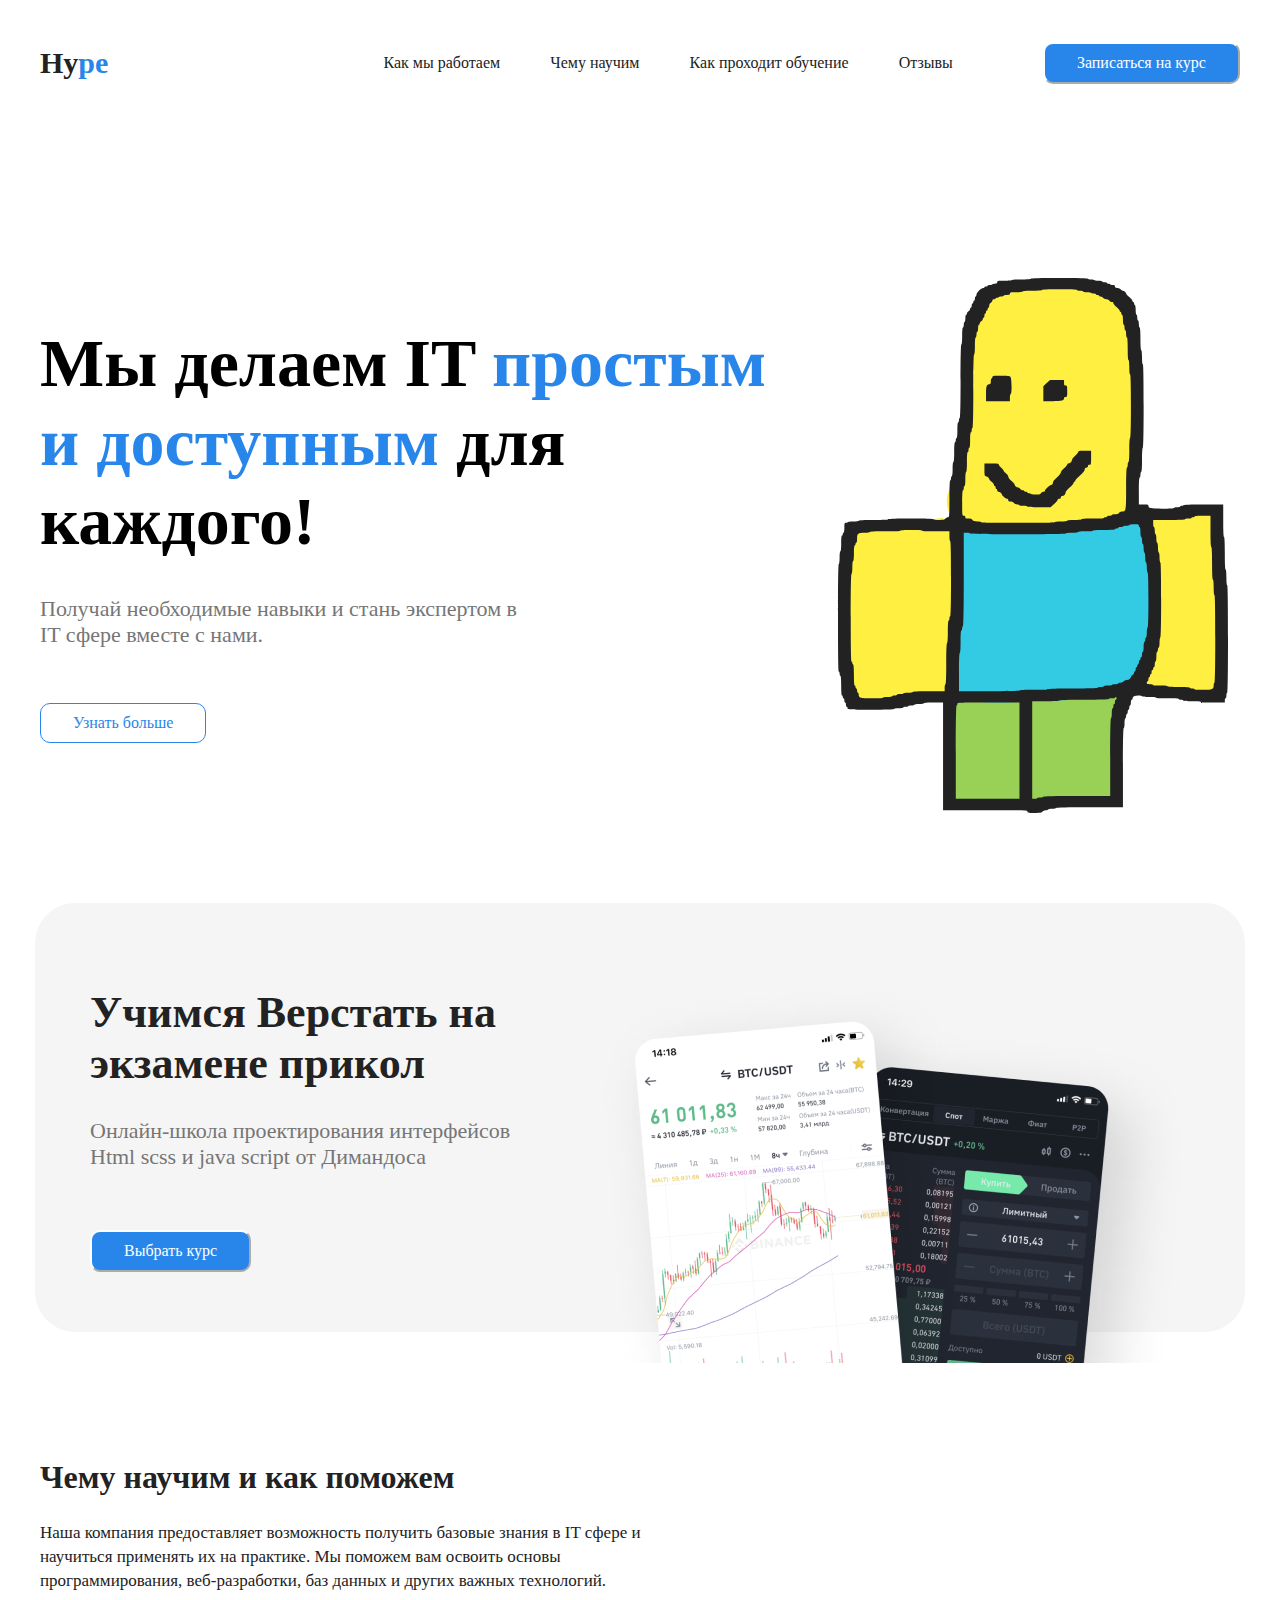
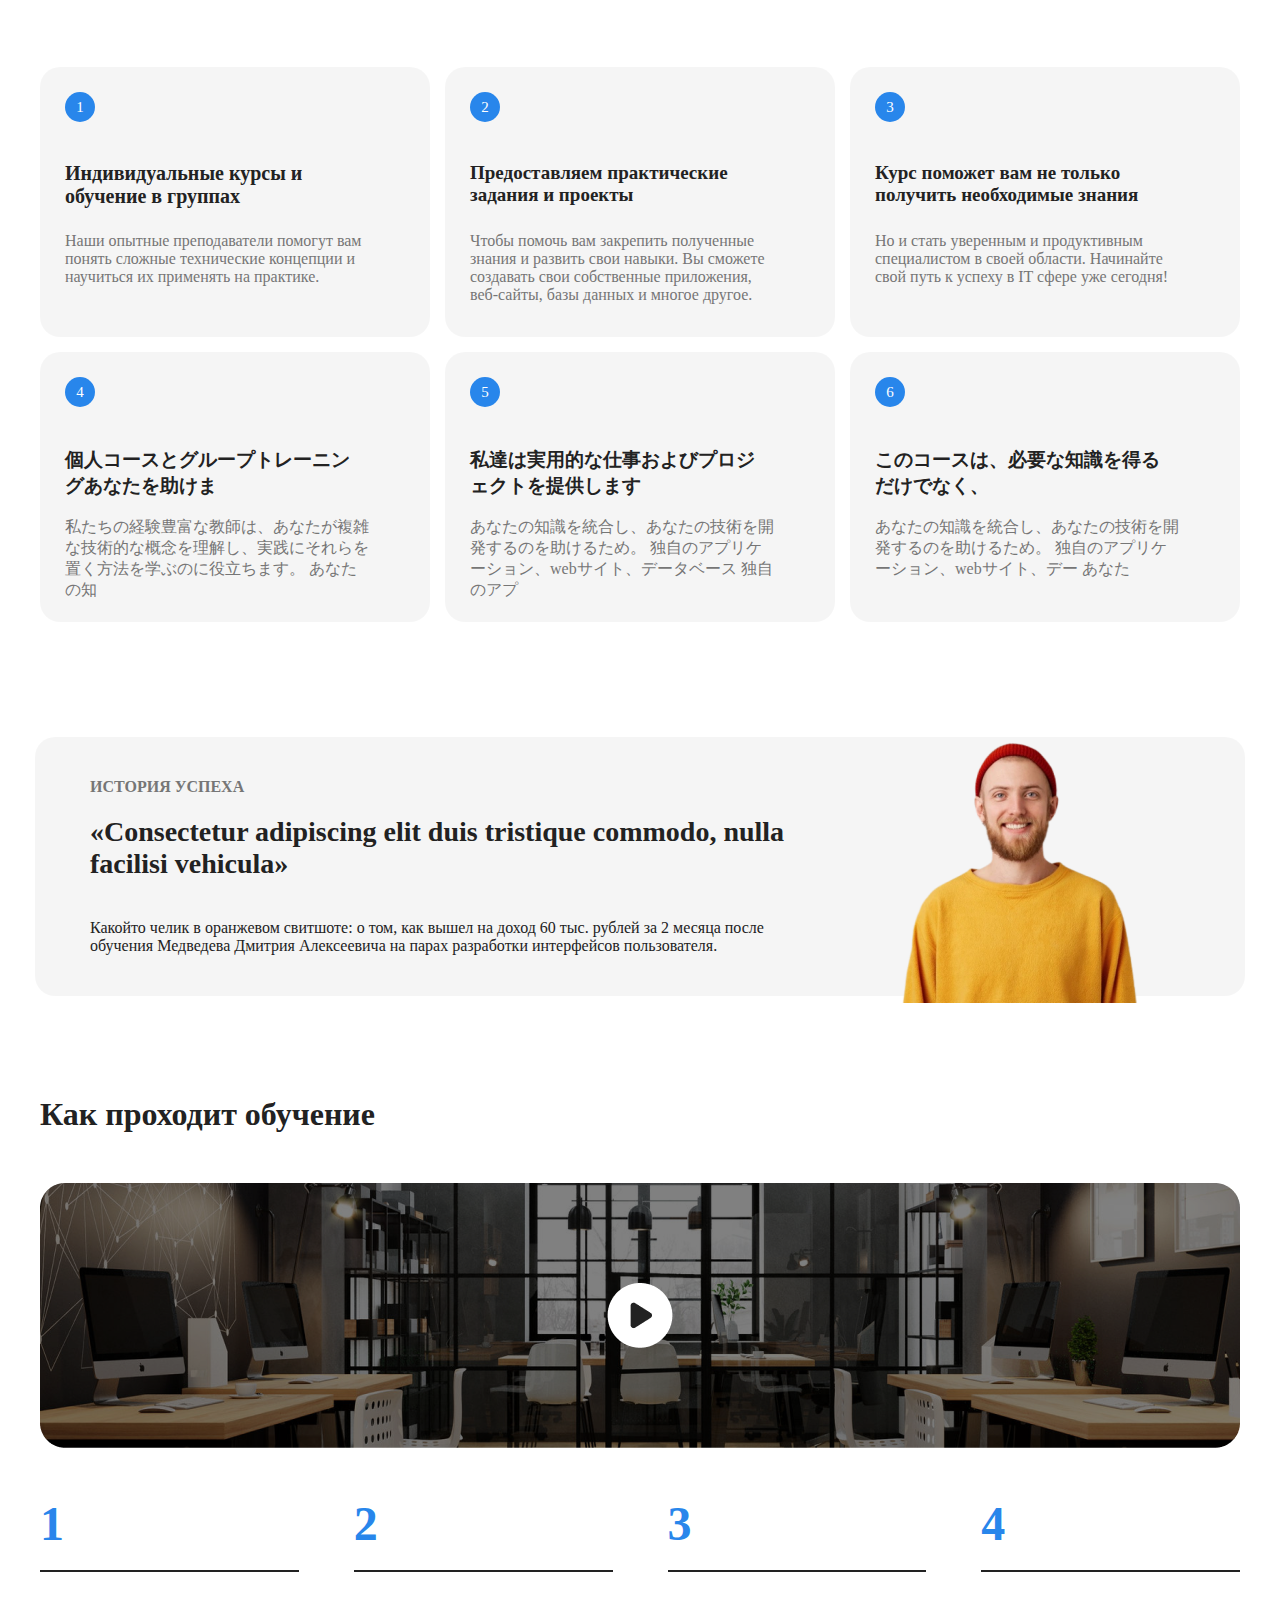
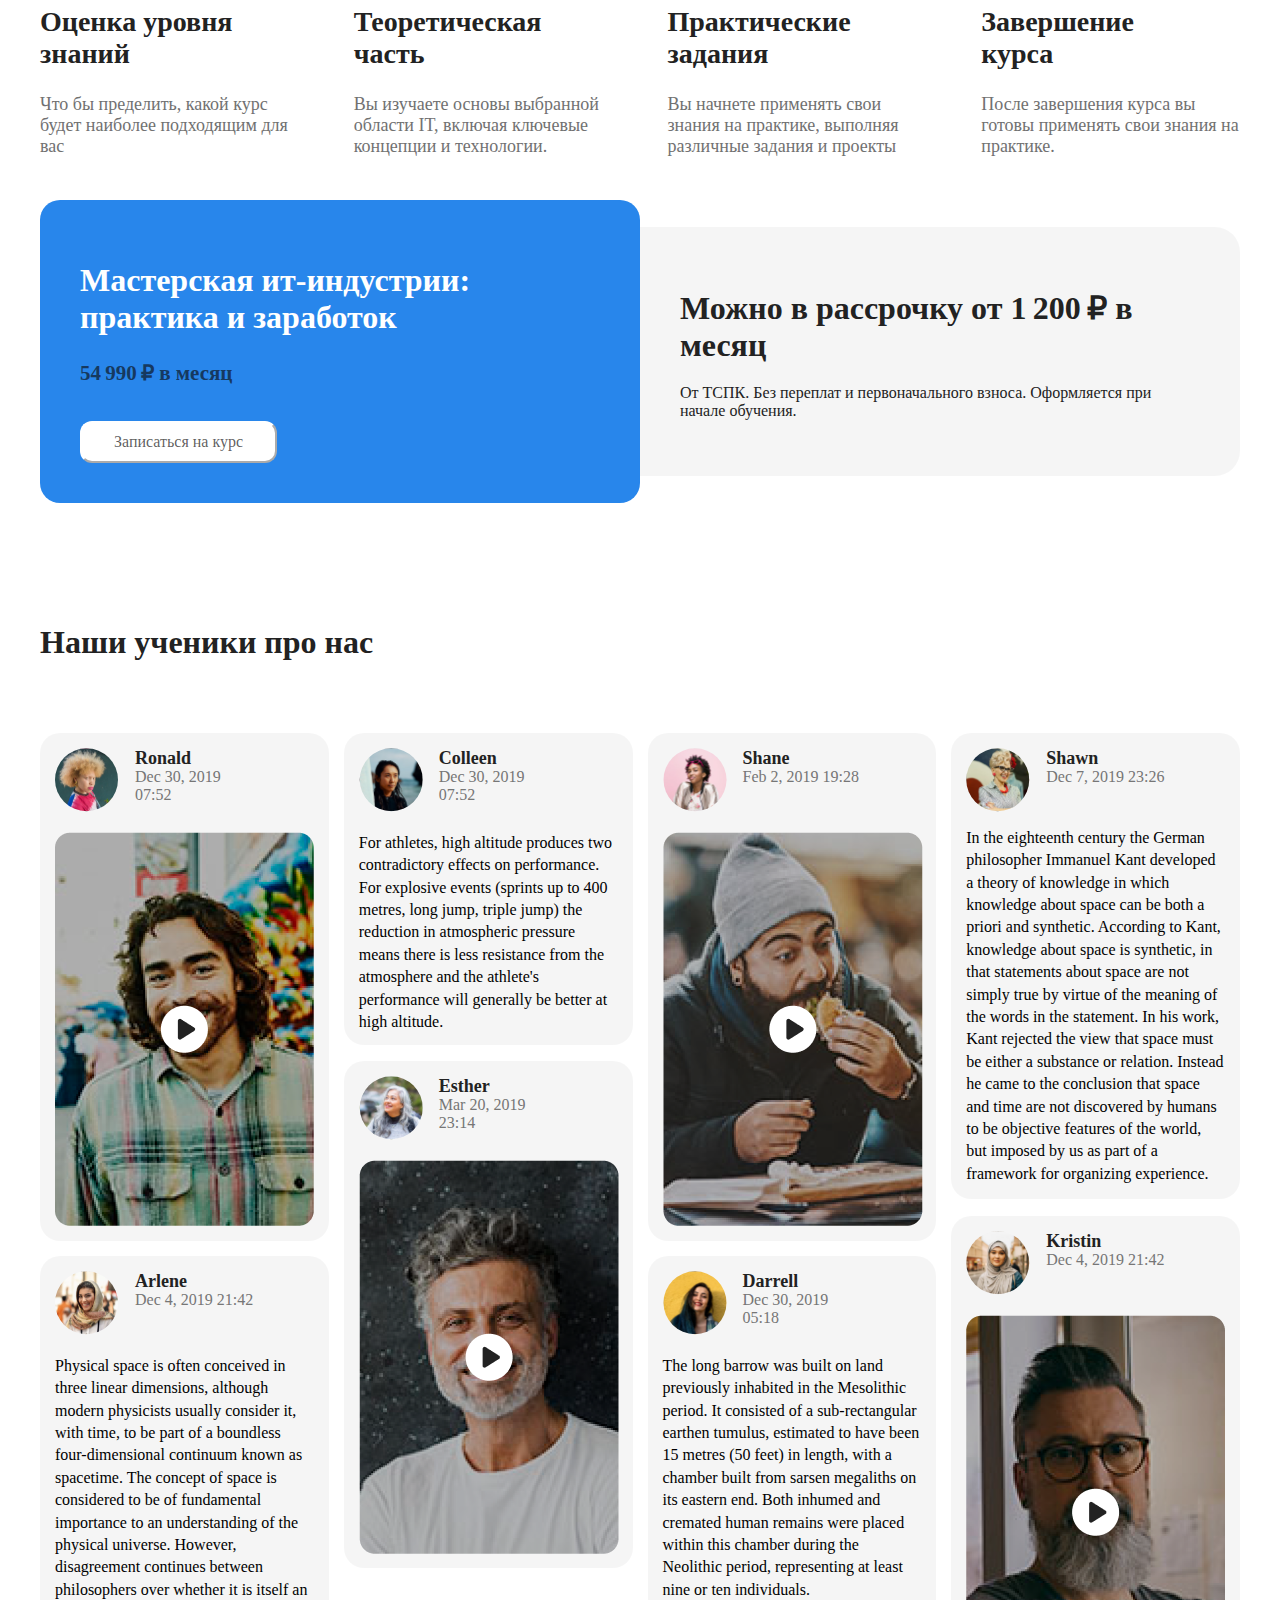
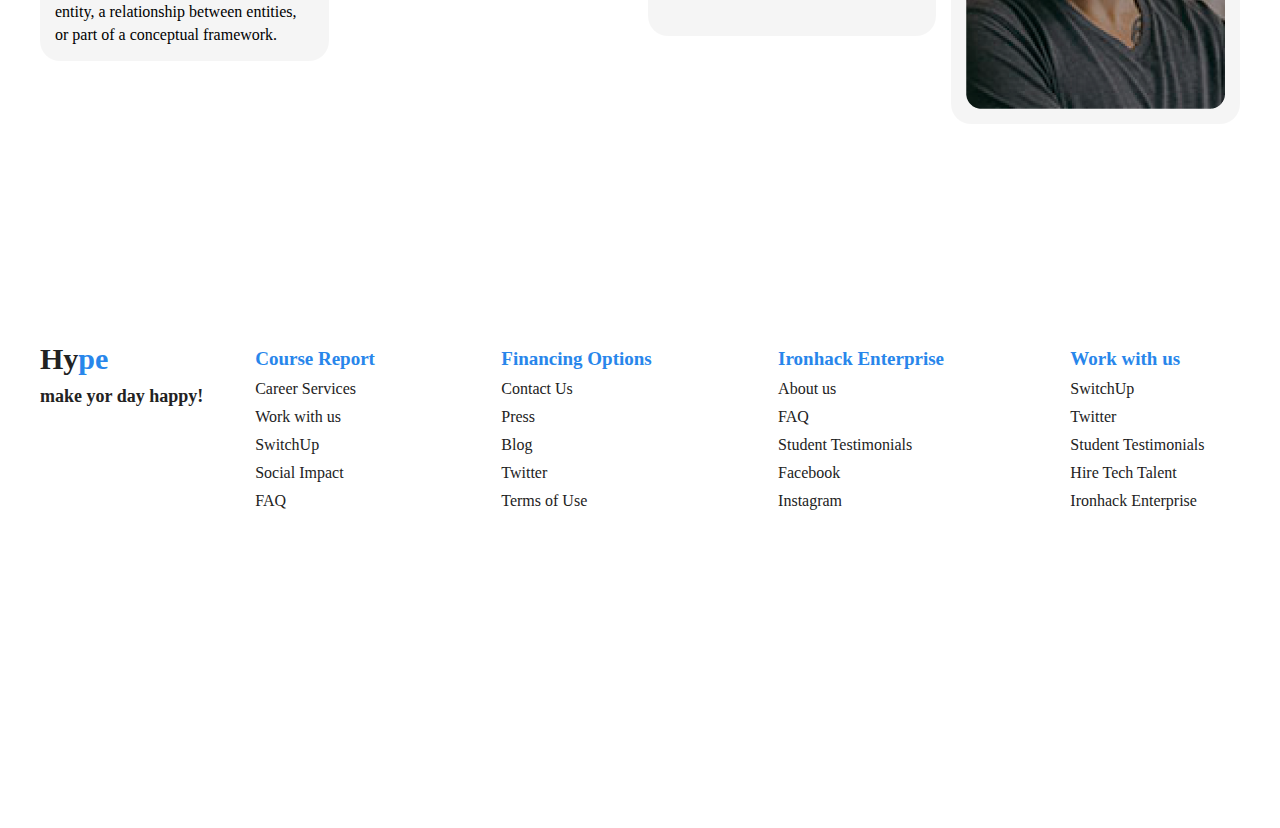
==== index.html @ a144e520 "Update and rename try2.html to index.html" ====
<!DOCTYPE html>
<html lang="en">
<head>
    <meta charset="UTF-8">
    <meta name="viewport" content="width=device-width, initial-scale=1.0">
    <title>Document</title>
    <link href="/try2.css" rel="stylesheet">
    <link href="https://fonts.cdnfonts.com/css/sf-pro-display" rel="stylesheet">
</head>
<body>
    <header class="container">
        <div class="nav-div">
            <h1 class="nav-div-h1">Hy<span class="h1-pe">pe</span></h1>
            <a href="#">Как мы работаем</a>
            <a href="#">Чему научим</a>
            <a href="#">Как проходит обучение</a>
            <a href="#">Отзывы</a>
            <button>Записаться на курс</button>
        </div>

    </header>
    <section class="div-img container">
        <div class="div-img-content">
            <h1 class="h1-div-img">Мы делаем IT <span class="blue-h1">простым и доступным</span> для каждого!</h1>
            <h3 class="h3-div-img">Получай необходимые навыки и стань экспертом в IT сфере вместе с нами.</h3>
            
            <button class="button-div-img">Узнать больше</button>
            <img src="/img/Frame 20534.svg" class="vector">
            
            
        </div>
        
    </section>
    <div class="learning container">
        <h1 class="learning-h1">Учимся Верстать на экзамене прикол</h1>
        <h3 class="learning-h3">Онлайн-школа проектирования интерфейсов Html scss и java script от Димандоса</h3>
        <button class="learning-button">Выбрать курс</button>
        <img src="/img/image 1.png" class="learning-img">
    </div>
    <div class="notes container">
        <h2 class="h2-notes">Чему научим и как поможем</h2>
        <p class="p-notes">Наша компания предоставляет возможность получить базовые знания в IT сфере и научиться применять их на практике. Мы поможем вам освоить основы программирования, веб-разработки, баз данных и других важных технологий.</p>
        <div class="grider container">
            <div class="note-1">
                <p class="number-note-1">1</p>
                <h3 class="h3-note-1">Индивидуальные курсы и обучение в группах</h3>
                <p class="p-note-1">Наши опытные преподаватели помогут вам понять сложные технические концепции и научиться их применять на практике.</p>
            </div>
            <div class="note-2">
                <p class="number-note-2">2</p>
                <h3 class="h3-note-2">Предоставляем практические задания и проекты</h3>
                <p class="p-note-2">Чтобы помочь вам закрепить полученные знания и развить свои навыки. Вы сможете создавать свои собственные приложения, веб-сайты, базы данных и многое другое.</p>
            </div>
            <div class="note-3">
                <p class="number-note-3">3</p>
                <h3 class="h3-note-3">Курс поможет вам не только получить необходимые знания</h3>
                <p class="p-note-3">Но и стать уверенным и продуктивным специалистом в своей области. Начинайте свой путь к успеху в IT сфере
                    уже сегодня!</p>
            </div>
            <div class="note-4">
                <p class="number-note-4">4</p>
                <h3 class="h3-note-4">個人コースとグループトレーニングあなたを助けま</h3>
                <p class="p-note-4">私たちの経験豊富な教師は、あなたが複雑な技術的な概念を理解し、実践にそれらを置く方法を学ぶのに役立ちます。
                    あなたの知</p>

            </div>
            <div class="note-5">
                <p class="number-note-5">5</p>
                <h3 class="h3-note-5">私達は実用的な仕事およびプロジェクトを提供します</h3>
                <p class="p-note-5">あなたの知識を統合し、あなたの技術を開発するのを助けるため。 独自のアプリケーション、webサイト、データベース
                    独自のアプ</p>
            </div>
            <div class="note-6">
                <p class="number-note-6">6</p>
                <h3 class="h3-note-6">このコースは、必要な知識を得るだけでなく、</h3>
                <p class="p-note-6">あなたの知識を統合し、あなたの技術を開発するのを助けるため。 独自のアプリケーション、webサイト、デー
                    あなた</p>
            </div>
            
            
        </div>
    </div>
    <div class="review container">
        <h4 class="h4-review">ИСТОРИЯ УСПЕХА</h4>
        <h2 class="h2-review">«Сonsectetur adipiscing elit duis tristique commodo, nulla facilisi vehicula»</h2>
        <p class="p-review">Какойто челик в оранжевом свитшоте: о том, как вышел на доход 60 тыс. рублей за 2 месяца после обучения Медведева Дмитрия Алексеевича на парах разработки интерфейсов пользователя.</p>
        <img class="img-review" src="/img/image 2.png">
    </div>
    <div class="notes2 container">
        <h2 class="h2-notes2">Как проходит обучение</h2>
        <img class="img-notes2" src="/img/Frame 20493.png">
        <div class="notes2 grider2">
            <div class="notes2-1">
                <p class="number-notes2-1">1</p>
                <div class="number-notes2-line"></div>
                <h2 class="notes2-1-h2">Оценка уровня знаний</h2>
                <p class="notes2-1-p">Что бы пределить, какой курс будет наиболее подходящим для вас</p>
            </div>
            <div class="notes2-2">
                <p class="number-notes2-2">2</p>
                <div class="number-notes2-line"></div>
                <h2 class="notes2-2-h2">Теоретическая часть</h2>
                <p class="notes2-2-p">Вы изучаете основы выбранной области IT, включая ключевые концепции и технологии.</p>
            </div>
            <div class="notes2-3">
                <p class="number-notes2-3">3</p>
                <div class="number-notes2-line"></div>
                <h2 class="notes2-3-h2">Практические задания</h2>
                <p class="notes2-3-p">Вы начнете применять свои знания на практике, выполняя различные задания и проекты</p>
            </div>
            <div class="notes2-4">
                <p class="number-notes2-4">4</p>
                <div class="number-notes2-line"></div>
                <h2 class="notes2-4-h2">Завершение курса</h2>
                <p class="notes2-4-p">После завершения курса вы готовы применять свои знания на практике.</p>
            </div>

        </div>
    </div>
    <div class="price-div container">
        <div class="fullprice-month">
            <h1 class="h1-fullprice">Мастерская ит-индустрии: практика и заработок</h1>
            <h3 class="h3-fullprice">54 990 ₽ в месяц</h3>
            <button class="btn-fullprice">Записаться на курс</button>
        </div>
        <div class="installment-div">
            <h1 class="h1-price-installment">Можно в рассрочку от 1 200 ₽ в месяц</h1>
            <p class="p-price-installment">От ТСПК. Без переплат и первоначального взноса. Оформляется при начале обучения.</p>
        </div>

    </div>
    <div class="comments-videos container">
        <h1 class="h1-comments-videos">Наши ученики про нас</h1>
        <div class="comments grider3">
            <div class="comment1">
                <img src="/img/Ellipse 4.svg">
                <p class="name1">Ronald</p>
                <p class="date1">Dec 30, 2019 07:52</p>
                <img src="/img/Frame 20549 (1).png">
            </div>
            <div class="comment2">
                <img src="/img/Ellipse 4 (1).svg">
                <p class="name2">Colleen</p>
                <p class="date2">Dec 30, 2019 07:52</p>
                <p class="commented2">For athletes, high altitude produces two contradictory effects on performance. For explosive events (sprints up to 400 metres, long jump, triple jump) the reduction in atmospheric pressure means there is less resistance from the atmosphere and the athlete's performance will generally be better at high altitude.</p>
            </div>
            <div class="comment3">
                <img src="/img/Ellipse 4 (2).svg">
                <p class="name3">Shane</p>
                <p class="date3">Feb 2, 2019 19:28</p>
                <img src="/img/Frame 20549.png">
            </div>
            <div class="comment4">
                <img src="/img/Ellipse 4 (3).svg">
                <p class="name4">Shawn</p>
                <p class="date4">Dec 7, 2019 23:26</p>
                <p class="commented4">In the eighteenth century the German philosopher Immanuel Kant developed a theory of knowledge in which knowledge about space can be both a priori and synthetic. According to Kant, knowledge about space is synthetic, in that statements about space are not simply true by virtue of the meaning of the words in the statement. In his work, Kant rejected the view that space must be either a substance or relation. Instead he came to the conclusion that space and time are not discovered by humans to be objective features of the world, but imposed by us as part of a framework for organizing experience.</p>
            </div>
            <div class="comment5">
                <img src="/img/Ellipse 4 (7).svg">
                <p class="name5">Arlene</p>
                <p class="date5">Dec 4, 2019 21:42</p>
                <p class="commented5">Physical space is often conceived in three linear dimensions, although modern physicists usually consider it, with time, to be part of a boundless four-dimensional continuum known as spacetime. The concept of space is considered to be of fundamental importance to an understanding of the physical universe. However, disagreement continues between philosophers over whether it is itself an entity, a relationship between entities, or part of a conceptual framework.</p>
            </div>
            <div class="comment6">
                <img src="/img/Ellipse 4 (4).svg">
                <p class="name6">Esther</p>
                <p class="date6">Mar 20, 2019 23:14</p>
                <img src="/img/Frame 20549 (2).png">
            </div>
            <div class="comment7">
                <img src="/img/Ellipse 4 (5).svg">
                <p class="name7">Darrell</p>
                <p class="date7">Dec 30, 2019 05:18</p>
                <p class="commented7">The long barrow was built on land previously inhabited in the Mesolithic period. It consisted of a sub-rectangular earthen tumulus, estimated to have been 15 metres (50 feet) in length, with a chamber built from sarsen megaliths on its eastern end. Both inhumed and cremated human remains were placed within this chamber during the Neolithic period, representing at least nine or ten individuals.</p>
            </div>
            <div class="comment8">
                <img src="/img/Ellipse 4 (6).svg">
                <p class="name8">Kristin</p>
                <p class="date8">Dec 4, 2019 21:42</p>
                <img src="/img/Frame 20549 (3).png">
            </div>
        </div>
    </div>
    <footer>
        <div class="footer container">
            <div class="footer-logo">
                <h1 class="h1-logo-footer">Hy<span class="h1-logo-footer-color">pe</span></h1>                               
                <p class="p-logo-footer">make yor day happy!</p>           
            </div>       
            <div class="footer-nav container">
                <div class="nav1">
                    <h3 class="h3-nav1">Course Report</h3>
                    <a class="a-nav1" href="#">Career Services</a>
                    <a class="a-nav1" href="#">Work with us</a>
                    <a class="a-nav1" href="#">SwitchUp</a>
                    <a class="a-nav1" href="#">Social Impact</a>
                    <a class="a-nav1" href="#">FAQ</a>
                </div>
                <div class="nav2">
                    <h3 class="h3-nav2">Financing Options</h3>
                    <a class="a-nav2" href="#">Contact Us</a>
                    <a class="a-nav2" href="#">Press</a>
                    <a class="a-nav2" href="#">Blog</a>
                    <a class="a-nav2" href="#">Twitter</a>
                    <a class="a-nav2" href="#">Terms of Use</a>
                </div>
                <div class="nav3">
                    <h3 class="h3-nav3">Ironhack Enterprise</h3>
                    <a class="a-nav3" href="#">About us</a>
                    <a class="a-nav3" href="#">FAQ</a>
                    <a class="a-nav3" href="#">Student Testimonials</a>
                    <a class="a-nav3" href="#">Facebook</a>
                    <a class="a-nav3" href="#">Instagram</a>
                </div>
                <div class="nav4">
                    <h3 class="h3-nav4">Work with us</h3>
                    <a class="a-nav4" href="#">SwitchUp</a>
                    <a class="a-nav4" href="#">Twitter</a>
                    <a class="a-nav4" href="#">Student Testimonials</a>
                    <a class="a-nav4" href="#">Hire Tech Talent</a>
                    <a class="a-nav4" href="#">Ironhack Enterprise</a>
                </div>
            </div>
        </div>
    </footer>
    
</body>
</html>
---- try2.css ----
.container{
    width: 1200px;
    margin: 0 auto;
    margin-bottom: 100px;
}
.nav-div h1{
    font-family: SF Pro Display;
font-size: 30px;
font-style: normal;
font-weight: 700;
color: #222222;
}
/* .nav-div-h1{
    display: flex;
width: 202px;
flex-direction: column;
justify-content: center;
align-items: flex-start;
gap: 10px;
} */
.h1-pe{
    color: #2886EB;
}
.nav-div{
    display: flex;
height: 110px;
justify-content: space-between;
align-items: center;
align-self: stretch;
}
.nav-div a{
    font-family: SF Pro Display;
font-size: 16px;
font-style: normal;
font-weight: 400;
text-decoration: none;
color: #222222;
}
/* .nav-div a::after{
    content: '';
    position: absolute;
    width: 100%;
    left:0px;
    bottom: -6px;
    height: 3px;
    border-radius: 5px;
    background-color: #2886EB;
    transform: scaleX(0);
    transform-origin: left;
    transition: 0.5s;
}
.nav-div a:hover:after{
    transform: scaleX(1);
} */
.nav-div-h1{
    margin-right: 225px;
}
.nav-div button{
    font-family: SF Pro Display;
font-size: 16px;
font-style: normal;
font-weight: 400;
border-radius: 10px;
background:  #2886EB;
color: #fff;
padding: 10px 32px;
border-color: #fff;
align-items: center;
display: flex;
justify-content: center;
gap: 10px;
flex-direction: column;
cursor: pointer;
margin-left: 40px;
}
.h1-div-img{
    font-family: 'SF Pro Display';
    font-size: 68px;
    font-style: normal;
    font-weight: 600;
    width: 752px;
    margin-bottom: 0;
}
.blue-h1{
    color: #2886EB;
}
.h3-div-img{
    font-family: SF Pro Display;
font-size: 22px;
font-style: normal;
font-weight: 400;
width: 487px;
color: #767676;
margin-top: 35px;
margin-bottom: 0;
}
.button-div-img{
    font-family: SF Pro Display;
font-size: 16px;
font-style: normal;
font-weight: 400;
padding: 10px 32px;
flex-direction: column;
justify-content: center;
align-items: center;
border-radius: 10px;
border: 1.5px solid #2886EB;
background-color: #fff;
color: #2886EB;
margin-top: 55px;
cursor: pointer;
}

/* .div-img{
    display: flex;
align-items: center;
align-self: stretch;
flex-direction: row;
} */

.div-img-content{
    display: flex;
padding: 60px 0px;
flex-direction: column;
align-items: flex-start;
/* gap: 55px; */
/* flex: 1 0 0; */
align-self: stretch;
}

 .vector{
    display: flex;
width: 506px;
height: 535px;
padding: 0px 90px;
 flex-direction: column;
justify-content: center;
align-items: center; 
position: absolute;
margin-left: 650px;
}
.learning{
    display: flex;
width: 1100px;
padding: 55px 55px 0px 55px;
align-items: flex-start;
background-color: rgba(0, 0, 0, 0.04);
border-radius: 40px;
display: flex;
flex-direction: column;
align-items: flex-start;
}
.learning-h1{
    font-family: SF Pro Display;
font-size: 44px;
font-style: normal;
font-weight: 700;
color: #222222;
width: 422px;
margin-bottom: 20;
}
.learning-h3{
    font-family: SF Pro Display;
font-size: 22px;
font-style: normal;
font-weight: 400;
color: #767676;
width: 422px;
margin-top: 0;
margin-bottom: 60px;
}
.learning-button{
    display: flex;
/* padding: 10px 32px; */
flex-direction: column;
justify-content: center;
align-items: center;
color: #FFFFFF;
background-color: #2886EB;
border-radius: 10px;
border-color: #FFFFFF;
margin-bottom: 60px;
/* width: 161px; */
font-family: SF Pro Display;
font-size: 16px;
font-style: normal;
font-weight: 400;
padding: 10px 32px;
cursor: pointer;
}
.learning-img{
    height: 370px;
    position: absolute;
    margin-left: 500px;
    margin-top: 35px;
}
.notes{
    display: flex;
padding: 0px 10px;
flex-direction: column;
align-items: flex-start;
gap: 25px;
margin-bottom: 300px;
}
.h2-notes{
    font-family: SF Pro Display;
font-size: 32px;
font-style: normal;
font-weight: 600;
color: #222222;
margin-bottom: 0;
}
.p-notes{
    font-family: SF Pro Display;
font-size: 17px;
font-style: normal;
font-weight: 400;
color: #222222;
width: 614px;
margin-bottom: 50px;
margin-top: 0;
line-height: 140%;
}
.note-1{
    display: flex;
padding: 25px;
flex-direction: column;
align-items: flex-start;
gap: 40px;
flex: 1 0 0;
background-color: rgba(0, 0, 0, 0.04);
border-radius: 20px;

}
.number-note-1{
    display: flex;
width: 30px;
height: 30px;
flex-direction: column;
justify-content: center;
align-items: center;
border-radius: 24px;
background-color: #2886EB;
color: #fff;
font-size: 15px;
font-family: SF Pro Display;
font-weight: 500;
margin-bottom: 0;
margin-top: 0;
}
.h3-note-1{
    font-family: SF Pro Display;
font-size: 20px;
font-style: normal;
font-weight: 600;
color: #222222;
width: 285px;
height: 50px;
margin-bottom: 0;
margin-top: 0;
}
.p-note-1{
    font-family: SF Pro Display;
font-size: 16px;
font-style: normal;
font-weight: 400;
line-height: normal;
color: #767676;
width: 305px;
height: 80px;
margin-top: -20px;
margin-bottom: 0;
}
.grider{
    display: grid;
    grid-template-columns: 390px 390px 390px;
    max-height: 270px;
    column-gap: 15px;
    row-gap: 15px;
}
.note-2{
    display: flex;
padding: 25px;
flex-direction: column;
align-items: flex-start;
gap: 40px;
flex: 1 0 0;
background-color: rgba(0, 0, 0, 0.04);
border-radius: 20px;
}
.number-note-2{
    display: flex;
width: 30px;
height: 30px;
flex-direction: column;
justify-content: center;
align-items: center;
border-radius: 24px;
background-color: #2886EB;
color: #fff;
font-size: 15px;
font-family: SF Pro Display;
font-weight: 500;
margin-bottom: 0;
margin-top: 0;
}
.h3-note-2{
    font-family: SF Pro Display;
font-size: 19px;
font-style: normal;
font-weight: 600;
color: #222222;
width: 285px;
height: 50px;
margin-bottom: -20px;
margin-top: 0;
}
.p-note-2{
    font-family: SF Pro Display;
font-size: 16px;
font-style: normal;
font-weight: 400;
line-height: normal;
color: #767676;
width: 305px;
height: 80px;
margin-top: 0px;
margin-bottom: 0;
}
.note-3{
    display: flex;
padding: 25px;
flex-direction: column;
align-items: flex-start;
gap: 40px;
flex: 1 0 0;
background-color: rgba(0, 0, 0, 0.04);
border-radius: 20px;
}
.number-note-3{
    display: flex;
width: 30px;
height: 30px;
flex-direction: column;
justify-content: center;
align-items: center;
border-radius: 24px;
background-color: #2886EB;
color: #fff;
font-size: 15px;
font-family: SF Pro Display;
font-weight: 500;
margin-bottom: 0;
margin-top: 0;
}
.h3-note-3{
    font-family: SF Pro Display;
font-size: 19px;
font-style: normal;
font-weight: 600;
color: #222222;
width: 285px;
height: 50px;
margin-bottom: -20px;
margin-top: 0;
}
.p-note-3{
    font-family: SF Pro Display;
font-size: 16px;
font-style: normal;
font-weight: 400;
line-height: normal;
color: #767676;
width: 305px;
height: 80px;
margin-top: 0px;
margin-bottom: 0;
}
.note-4{
    display: flex;
    padding: 25px;
    flex-direction: column;
    align-items: flex-start;
    gap: 40px;
    flex: 1 0 0;
    background-color: rgba(0, 0, 0, 0.04);
    border-radius: 20px;
}
.number-note-4{
    display: flex;
width: 30px;
height: 30px;
flex-direction: column;
justify-content: center;
align-items: center;
border-radius: 24px;
background-color: #2886EB;
color: #fff;
font-size: 15px;
font-family: SF Pro Display;
font-weight: 500;
margin-bottom: 0;
margin-top: 0;
}
.h3-note-4{
    font-family: SF Pro Display;
font-size: 19px;
font-style: normal;
font-weight: 600;
color: #222222;
width: 285px;
height: 50px;
margin-bottom: -20px;
margin-top: 0;
}
.p-note-4{
    font-family: SF Pro Display;
font-size: 16px;
font-style: normal;
font-weight: 400;
line-height: normal;
color: #767676;
width: 305px;
height: 80px;
margin-top: 0px;
margin-bottom: 0;
}
.note-5{
    display: flex;
    padding: 25px;
    flex-direction: column;
    align-items: flex-start;
    gap: 40px;
    flex: 1 0 0;
    background-color: rgba(0, 0, 0, 0.04);
    border-radius: 20px;
}
.number-note-5{
display: flex;
width: 30px;
height: 30px;
flex-direction: column;
justify-content: center;
align-items: center;
border-radius: 24px;
background-color: #2886EB;
color: #fff;
font-size: 15px;
font-family: SF Pro Display;
font-weight: 500;
margin-bottom: 0;
margin-top: 0;
}
.h3-note-5{
    font-family: SF Pro Display;
font-size: 19px;
font-style: normal;
font-weight: 600;
color: #222222;
width: 285px;
height: 50px;
margin-bottom: -20px;
margin-top: 0;
}
.p-note-5{
    font-family: SF Pro Display;
font-size: 16px;
font-style: normal;
font-weight: 400;
line-height: normal;
color: #767676;
width: 305px;
height: 80px;
margin-top: 0px;
margin-bottom: 0;
}
.note-6{
    display: flex;
    padding: 25px;
    flex-direction: column;
    align-items: flex-start;
    gap: 40px;
    flex: 1 0 0;
    background-color: rgba(0, 0, 0, 0.04);
    border-radius: 20px;
}
.number-note-6{
    display: flex;
width: 30px;
height: 30px;
flex-direction: column;
justify-content: center;
align-items: center;
border-radius: 24px;
background-color: #2886EB;
color: #fff;
font-size: 15px;
font-family: SF Pro Display;
font-weight: 500;
margin-bottom: 0;
margin-top: 0;
}
.h3-note-6{
    font-family: SF Pro Display;
font-size: 19px;
font-style: normal;
font-weight: 600;
color: #222222;
width: 285px;
height: 50px;
margin-bottom: -20px;
margin-top: 0;
}
.p-note-6{
    font-family: SF Pro Display;
font-size: 16px;
font-style: normal;
font-weight: 400;
line-height: normal;
color: #767676;
width: 305px;
height: 80px;
margin-top: 0px;
margin-bottom: 0;
}
.review{
    display: flex;
padding: 0px 55px;
/* align-items: center; */
gap: 10px;
align-self: stretch;
border-radius: 20px;
background: rgba(0, 0, 0, 0.04);
flex-direction: column;
max-width: 1100px;
}
.h4-review{
    font-family: SF Pro Display;
font-size: 16px;
font-style: normal;
font-weight: 600;
color: #767676;
margin: 0;
margin-top: 41px;
margin-bottom: 10px;
}
.h2-review{
    font-family: SF Pro Display;
font-size: 28px;
font-style: normal;
font-weight: 600;
color: #222222;
margin: 0;
margin-bottom: 29px;
width: 725px;
}
.p-review{
    font-family: SF Pro Display;
font-size: 16px;
font-style: normal;
font-weight: 400;
color: #222222;
margin: 0;
margin-bottom: 41px;
width: 725px;
}
.img-review{
    width: 355px;
height: 276px;
position: absolute;
margin-left: 750px;
margin-top: -10px;
margin-right: 50px;
}
.h2-notes2{
    font-family: SF Pro Display;
font-size: 32px;
font-style: normal;
font-weight: 600;
color: #222222;
margin-bottom: 0;
}
.img-notes2{
    display: flex;
justify-content: center;
align-items: center;
gap: 10px;
align-self: stretch;
margin-top: 0;
padding-top: 50px;
}
.number-notes2-1{
    font-family: SF Pro Display;
font-size: 48px;
font-style: normal;
font-weight: 600;
color: #2886EB;
margin-bottom: -15px;
}
.notes2-1{
    display: flex;
flex-direction: column;
align-items: flex-start;
gap: 34px;
width: 258.75px;
height: 252px;
}
.number-notes2-line{
    border-bottom: 2px solid #222222;
    width: 258.75px;
    margin-top: 0;
}
.notes2-1-h2{
    font-family: SF Pro Display;
font-size: 28px;
font-style: normal;
font-weight: 700;
color: #222222;
margin-top: 0;
margin-bottom: 0;
}
.notes2-1-p{
    font-family: SF Pro Display;
font-size: 18px;
font-style: normal;
font-weight: 400;
color: #717171;
height: 62px;
margin-top: -10px;
margin-bottom: 0;
}
.grider2{
    display: grid;
    grid-template-columns: 258.75px 258.75px 258.75px 258.75px;
    column-gap: 55px;
}
.notes2-2{
    display: flex;
flex-direction: column;
align-items: flex-start;
gap: 34px;
width: 258.75px;
height: 252px;
}
.number-notes2-2{
    font-family: SF Pro Display;
font-size: 48px;
font-style: normal;
font-weight: 600;
color: #2886EB;
margin-bottom: -15px;
}
.notes2-2-p{
    font-family: SF Pro Display;
font-size: 18px;
font-style: normal;
font-weight: 400;
color: #717171;
margin-top: -10px;
}
.notes2-2-h2{
    font-family: SF Pro Display;
font-size: 28px;
font-style: normal;
font-weight: 700;
color: #222222;
margin-top: 0;
margin-bottom: 0;
}
.notes2-3{
    display: flex;
    flex-direction: column;
    align-items: flex-start;
    gap: 34px;
    width: 258.75px;
    height: 252px;
}
.number-notes2-3{
    font-family: SF Pro Display;
font-size: 48px;
font-style: normal;
font-weight: 600;
color: #2886EB;
margin-bottom: -15px;
}
.notes2-3-h2{
    font-family: SF Pro Display;
font-size: 28px;
font-style: normal;
font-weight: 700;
color: #222222;
margin-top: 0;
margin-bottom: 0;
}
.notes2-3-p{
    font-family: SF Pro Display;
font-size: 18px;
font-style: normal;
font-weight: 400;
color: #717171;
margin-top: -10px;
}
.notes2-4{
    display: flex;
    flex-direction: column;
    align-items: flex-start;
    gap: 34px;
    width: 258.75px;
    height: 252px;
}
.number-notes2-4{
    font-family: SF Pro Display;
font-size: 48px;
font-style: normal;
font-weight: 600;
color: #2886EB;
margin-bottom: -15px;
}
.notes2-4-h2{
    font-family: SF Pro Display;
font-size: 28px;
font-style: normal;
font-weight: 700;
color: #222222;
margin-top: 0;
margin-bottom: 0;
width: 220px;
}
.notes2-4-p{
    font-family: SF Pro Display;
font-size: 18px;
font-style: normal;
font-weight: 400;
color: #717171;
margin-top: -10px;
}
.price-div{
    display: flex;
align-items: center;
align-self: stretch;
}
.fullprice-month{
    display: flex;
padding: 40px;
flex-direction: column;
align-items: flex-start;
gap: 35px;
flex: 1 0 0;
border-radius: 20px;
background-color: #2886EB;
max-width:  530px;
}
.h1-fullprice{
    color: #FFF;
font-family: SF Pro Display;
font-size: 32px;
font-style: normal;
font-weight: 700;
width: 420px;
margin-bottom: 0;
}
.h3-fullprice{
    color: #16395F;
font-family: SF Pro Display;
font-size: 21px;
font-style: normal;
font-weight: 600;
margin-top: -10px;
margin-bottom: 0;
}
.btn-fullprice{
    display: flex;
padding: 10px 32px;
justify-content: center;
align-items: center;
gap: 10px;
border-radius: 12px;
background-color: #fff;
border-color: #fff;
margin-top: 0;
font-family: SF Pro Display;
font-size: 16px;
font-style: normal;
font-weight: 500;
color: rgba(0, 0, 0, 0.65);
cursor: pointer;
}
.h1-price-installment{
    font-family: SF Pro Display;
font-size: 32px;
font-style: normal;
font-weight: 700;
color: #222222;
margin-bottom: 0;
}
.installment-div{   
   background-color:  rgba(0, 0, 0, 0.04);
    display: flex;
padding: 40px;
flex-direction: column;
align-items: flex-start;
gap: 20px;
flex: 1 0 0;
border-radius: 0px 25px 25px 0px;
max-height: 214px;
}
.p-price-installment{
    font-family: SF Pro Display;
font-size: 16px;
font-style: normal;
font-weight: 400;
color: #222222;
margin-top: 0;
}
.comments-videos{
    display: flex;
    flex-direction: column;
    align-items: flex-start;
    gap: 50px;
    align-self: stretch;

}
.h1-comments-videos{
    font-family: SF Pro Display;
font-size: 32px;
font-style: normal;
font-weight: 600;
color: #222222;
}
.grider3{
    display: grid;
    grid-template-columns: 288.75px 288.75px 288.75px 288.75px;
    column-gap: 15px;
    row-gap: 15px;
}
.comment1{
    display: flex;
padding: 15px;
flex-direction: column;
align-items: flex-start;
gap: 20px;
align-self: stretch;
background-color: rgba(0, 0, 0, 0.04);
border-radius: 20px;
}
.name1{
    font-family: SF Pro Display;
font-size: 18px;
font-style: normal;
font-weight: 600;
color: #222222;
position: absolute;
margin-left: 80px;
width: 122px;
height: 24px;
margin-top: 0;
}
.date1{
    font-family: SF Pro Display;
font-size: 16px;
font-style: normal;
font-weight: 400;
width: 122px;
height: 40px;
color: #767676;
position: absolute;
margin-left: 80px;
margin-top: 20px;
}
.comment2{
    display: flex;
padding: 15px;
flex-direction: column;
align-items: flex-start;
gap: 20px;
align-self: stretch;
background-color: rgba(0, 0, 0, 0.04);
border-radius: 20px;
max-height: 282px;
}
.name2{
    font-family: SF Pro Display;
font-size: 18px;
font-style: normal;
font-weight: 600;
color: #222222;
position: absolute;
margin-left: 80px;
margin-top: 0;
}
.date2{
    font-family: SF Pro Display;
font-size: 16px;
font-style: normal;
font-weight: 400;
color: #767676;
position: absolute;
margin-left: 80px;
margin-top: 20px;
width: 122px;
height: 40px;
}
.commented2{
    font-family: SF Pro Display;
font-size: 16px;
font-style: normal;
font-weight: 400;
color: #000;
margin-top: 0;
line-height: 140%;
}
.comment3{
    display: flex;
padding: 15px;
flex-direction: column;
align-items: flex-start;
gap: 20px;
align-self: stretch;
border-radius: 20px;
background-color: rgba(0, 0, 0, 0.04);
}
.name3{
    font-family: SF Pro Display;
font-size: 18px;
font-style: normal;
font-weight: 600;
color: #222222;
position: absolute;
margin-left: 80px;
margin-top: 0;

}
.date3{
    font-family: SF Pro Display;
font-size: 16px;
font-style: normal;
font-weight: 400;
color: #767676;
position: absolute;
margin-left: 80px;
margin-top: 20px;
width: 122px;
height: 40px;
}
.comment4{
    display: flex;
padding: 15px;
flex-direction: column;
align-items: flex-start;
gap: 20px;
align-self: stretch;
border-radius: 20px;
background-color: rgba(0, 0, 0, 0.04);
max-height: 436px;
}
.name4{
    font-family: SF Pro Display;
font-size: 18px;
font-style: normal;
font-weight: 600;
color: #222222;
position: absolute;
margin-left: 80px;
margin-top: 0;
}
.date4{
    font-family: SF Pro Display;
font-size: 16px;
font-style: normal;
font-weight: 400;
color: #767676;
position: absolute;
margin-left: 80px;
margin-top: 20px;
width: 122px;
height: 40px;
}
.commented4{
    font-family: SF Pro Display;
font-size: 16px;
font-style: normal;
font-weight: 400;
line-height: 140%;
margin-top: -5px;
}
.comment5{
    display: flex;
padding: 15px;
flex-direction: column;
align-items: flex-start;
gap: 20px;
align-self: stretch;
border-radius: 20px;
background-color: rgba(0, 0, 0, 0.04);
max-height: 375px;
}
.name5{
    font-family: SF Pro Display;
font-size: 18px;
font-style: normal;
font-weight: 600;
color: #222222;
position: absolute;
margin-left: 80px;
margin-top: 0;
}
.date5{
    font-family: SF Pro Display;
font-size: 16px;
font-style: normal;
font-weight: 400;
color: #767676;
position: absolute;
margin-left: 80px;
margin-top: 20px;
width: 122px;
height: 40px;
}
.commented5{
    font-family: SF Pro Display;
font-size: 16px;
font-style: normal;
font-weight: 400;
color: #000;
margin-top: 0;
margin-bottom: 0;
line-height: 140%;
}
.comment6{
    display: flex;
padding: 15px;
flex-direction: column;
align-items: flex-start;
gap: 20px;
align-self: stretch;
border-radius: 20px;
background-color: rgba(0, 0, 0, 0.04);
margin-top: -195px;
max-height: 477px;
}
.name6{
    font-family: SF Pro Display;
font-size: 18px;
font-style: normal;
font-weight: 600;
color: #222222;
position: absolute;
margin-left: 80px;
margin-top: 0;
}
.date6{
    font-family: SF Pro Display;
font-size: 16px;
font-style: normal;
font-weight: 400;
color: #767676;
position: absolute;
margin-left: 80px;
margin-top: 20px;
width: 122px;
height: 40px;
}
.comment7{
    display: flex;
padding: 15px;
flex-direction: column;
align-items: flex-start;
gap: 20px;
align-self: stretch;
border-radius: 20px;
background-color: rgba(0, 0, 0, 0.04);
max-height: 350px;
}
.name7{
    font-family: SF Pro Display;
font-size: 18px;
font-style: normal;
font-weight: 600;
color: #222222;
position: absolute;
margin-left: 80px;
margin-top: 0;
}
.date7{
    font-family: SF Pro Display;
font-size: 16px;
font-style: normal;
font-weight: 400;
color: #767676;
position: absolute;
margin-left: 80px;
margin-top: 20px;
width: 122px;
height: 40px;
}
.commented7{
    font-family: SF Pro Display;
font-size: 16px;
font-style: normal;
font-weight: 400;
line-height: 140%;
color: #000;
margin-top: 0;
}
.comment8{
    display: flex;
padding: 15px;
flex-direction: column;
align-items: flex-start;
gap: 20px;
align-self: stretch;
border-radius: 20px;
background-color: rgba(0, 0, 0, 0.04);
margin-top: -40px;
max-height: 507px;
}
.name8{
    font-family: SF Pro Display;
font-size: 18px;
font-style: normal;
font-weight: 600;
color: #222222;
position: absolute;
margin-left: 80px;
margin-top: 0;
}
.date8{
    font-family: SF Pro Display;
font-size: 16px;
font-style: normal;
font-weight: 400;
color: #767676;
position: absolute;
margin-left: 80px;
margin-top: 20px;
width: 122px;
height: 40px;
}
.h1-logo-footer{
    font-family: SF Pro Display;
font-size: 30px;
font-style: normal;
font-weight: 700;
color: #222222;
margin-bottom: 0;
}
.h1-logo-footer-color{
    font-family: SF Pro Display;
font-size: 30px;
font-style: normal;
font-weight: 700;
color: #2886EB;
}
.p-logo-footer{
    font-family: SF Pro Display;
font-size: 18px;
font-style: normal;
font-weight: 700;
color: #222222;
margin-top: 0px;
/* position: absolute;8 */
}
/* .footerg{
    display: grid;
    grid-template-columns: 250px 125px 157px 169px 140px;
    grid-template-rows: 219px;
} */
.footer{
    display: flex;
padding: 75px 0px;
align-items: flex-start;
gap: 10px;
align-self: stretch;
}
.footer-logo{
    display: flex;
width: 250px;
flex-direction: column;
justify-content: center;
align-items: flex-start;
gap: 10px;
height: 149px;
/* padding: 75px 0px; */
}
.nav1{
    display: flex;
height: 149px;
flex-direction: column;
align-items: flex-start;
gap: 10px;
margin-top: -45px;
margin-right: 116.33px;
}
.h3-nav1{
    font-family: SF Pro Display;
font-size: 19px;
font-style: normal;
font-weight: 700;
color: #2886EB;
margin-bottom: 0;
}
.a-nav1{
    font-family: SF Pro Display;
font-size: 16px;
font-style: normal;
font-weight: 400;
color: #222222;
margin-top: 0;
text-decoration: none;
}
.nav2{
    display: flex;
height: 149px;
flex-direction: column;
align-items: flex-start;
gap: 10px;
margin-top: -45px;
margin-right: 116.33px;
}
.a-nav2{
    font-family: SF Pro Display;
font-size: 16px;
font-style: normal;
font-weight: 400;
color: #222222;
text-decoration: none;
margin-top: 0;
}
.h3-nav2{
    font-family: SF Pro Display;
font-size: 19px;
font-style: normal;
font-weight: 700;
color: #2886EB;
margin-bottom: 0;
}
.footer-nav{
    display: flex;
padding: 75px 0px;
align-items: flex-start;
gap: 10px;
align-self: stretch;
}
.nav3{
    display: flex;
height: 149px;
flex-direction: column;
align-items: flex-start;
gap: 10px;
margin-top: -45px;
margin-right: 116.33px;
}
.h3-nav3{
    font-family: SF Pro Display;
font-size: 19px;
font-style: normal;
font-weight: 700;
color: #2886EB;
margin-bottom: 0;
}
.a-nav3{
    font-family: SF Pro Display;
font-size: 16px;
font-style: normal;
font-weight: 400;
color: #222222;
text-decoration: none;
margin-top: 0;
}
.nav4{
    display: flex;
height: 149px;
flex-direction: column;
align-items: flex-start;
gap: 10px;
margin-top: -45px;
}
.a-nav4{
    font-family: SF Pro Display;
    font-size: 16px;
    font-style: normal;
    font-weight: 400;
    color: #222222;
    text-decoration: none;
}
.h3-nav4{
    font-family: SF Pro Display;
font-size: 19px;
font-style: normal;
font-weight: 700;
color: #2886EB;
margin-bottom: 0;
}
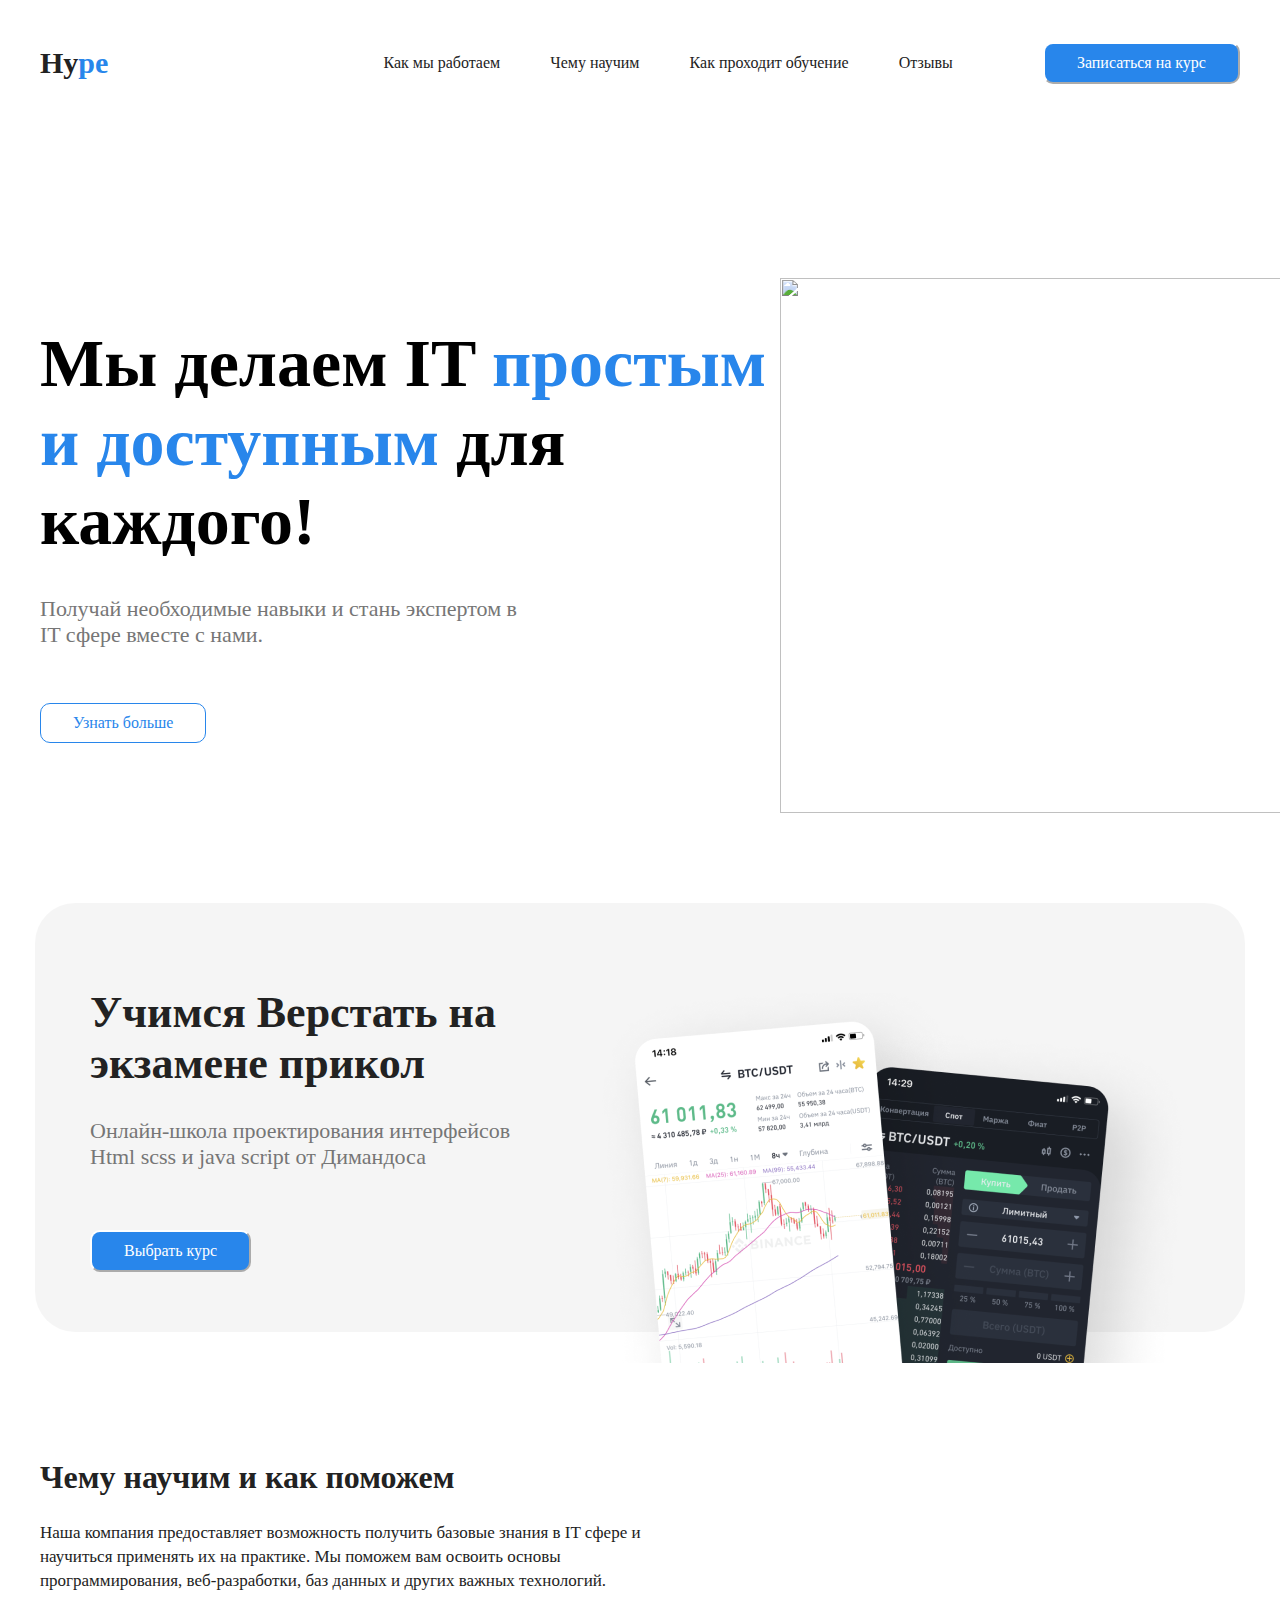
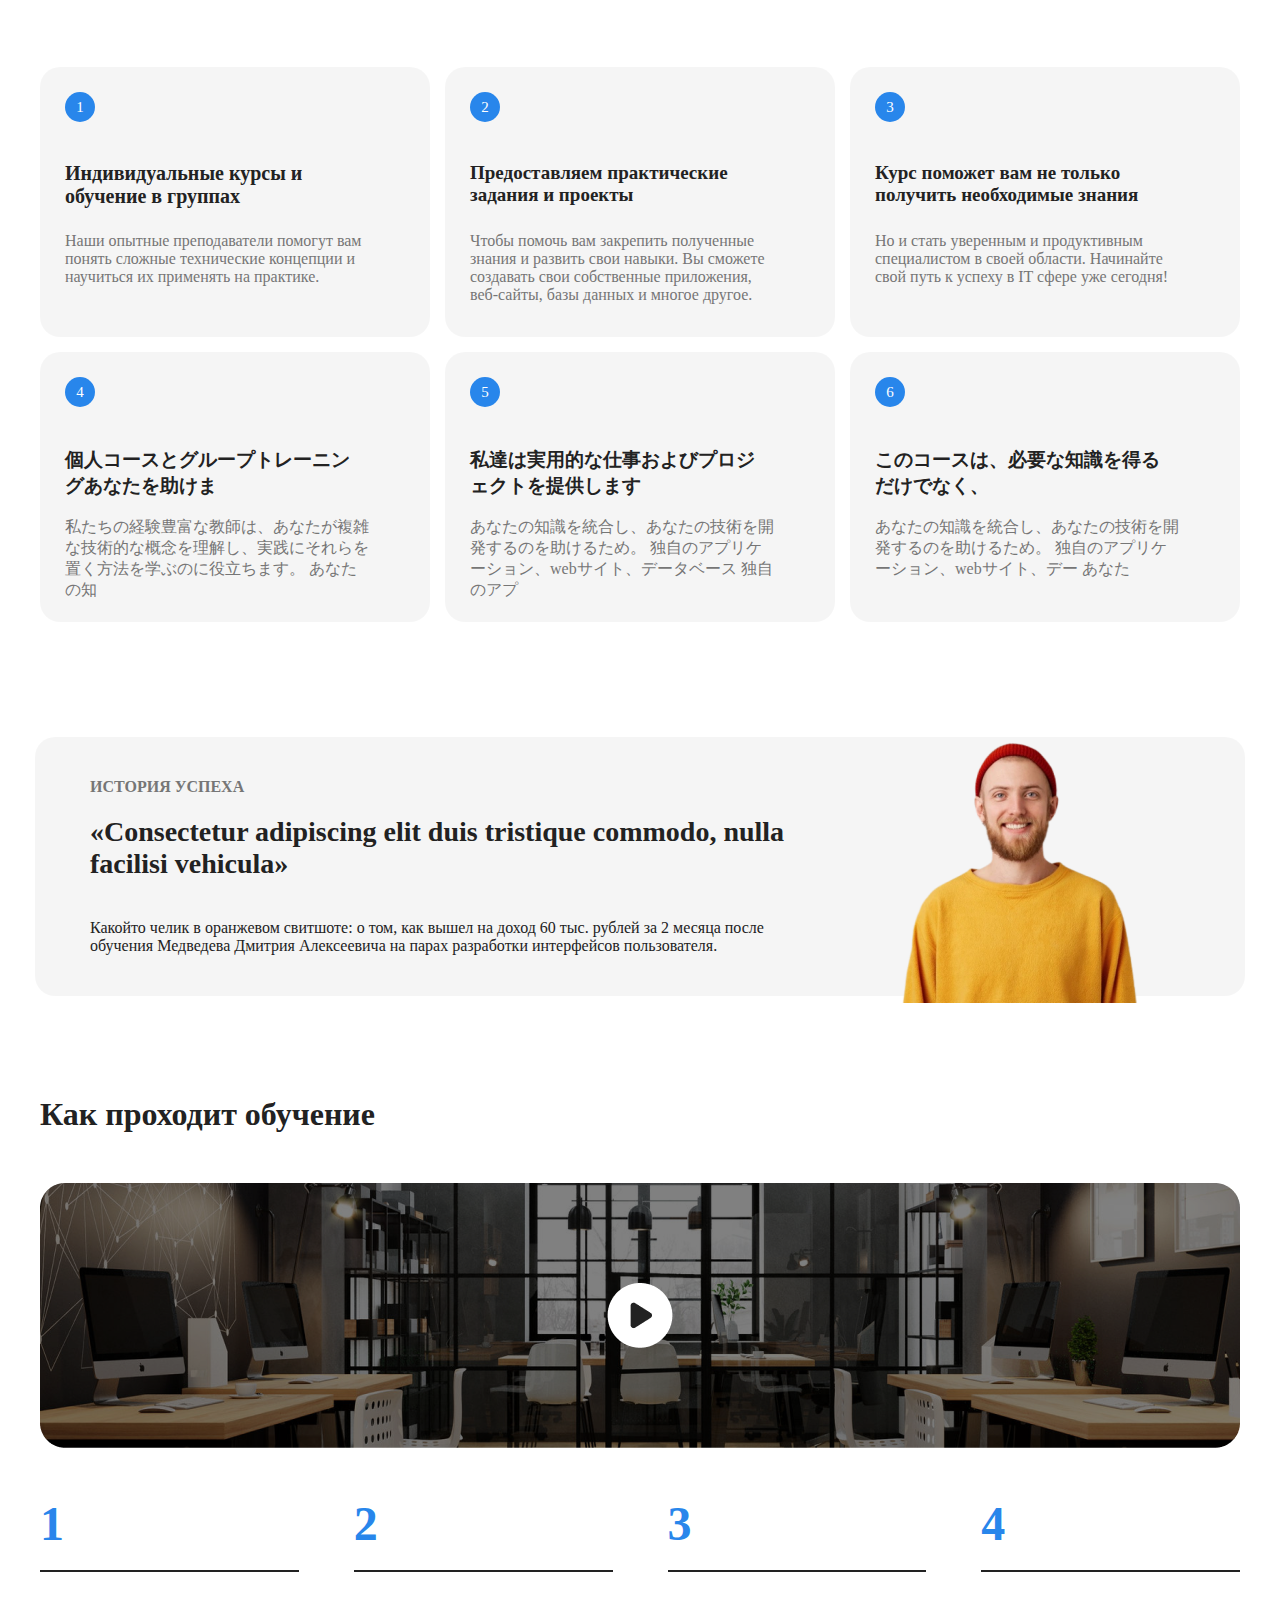
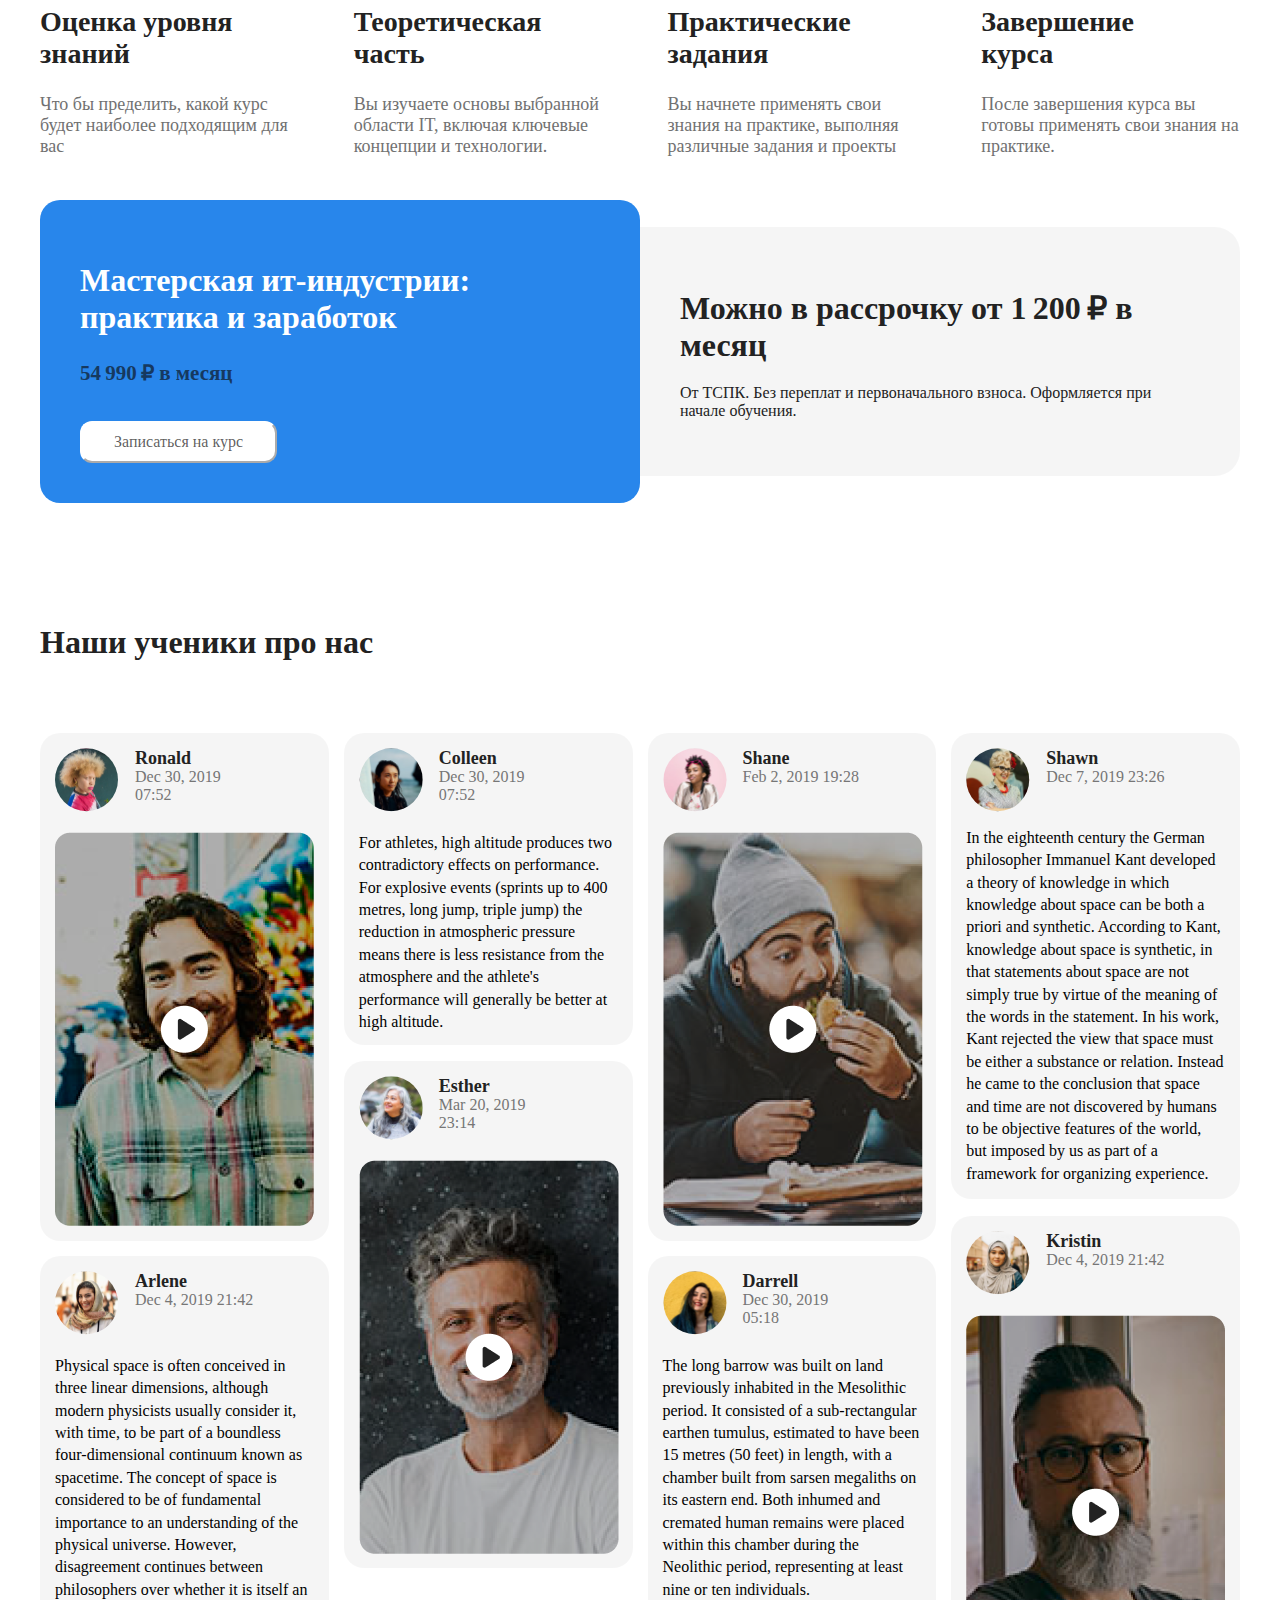
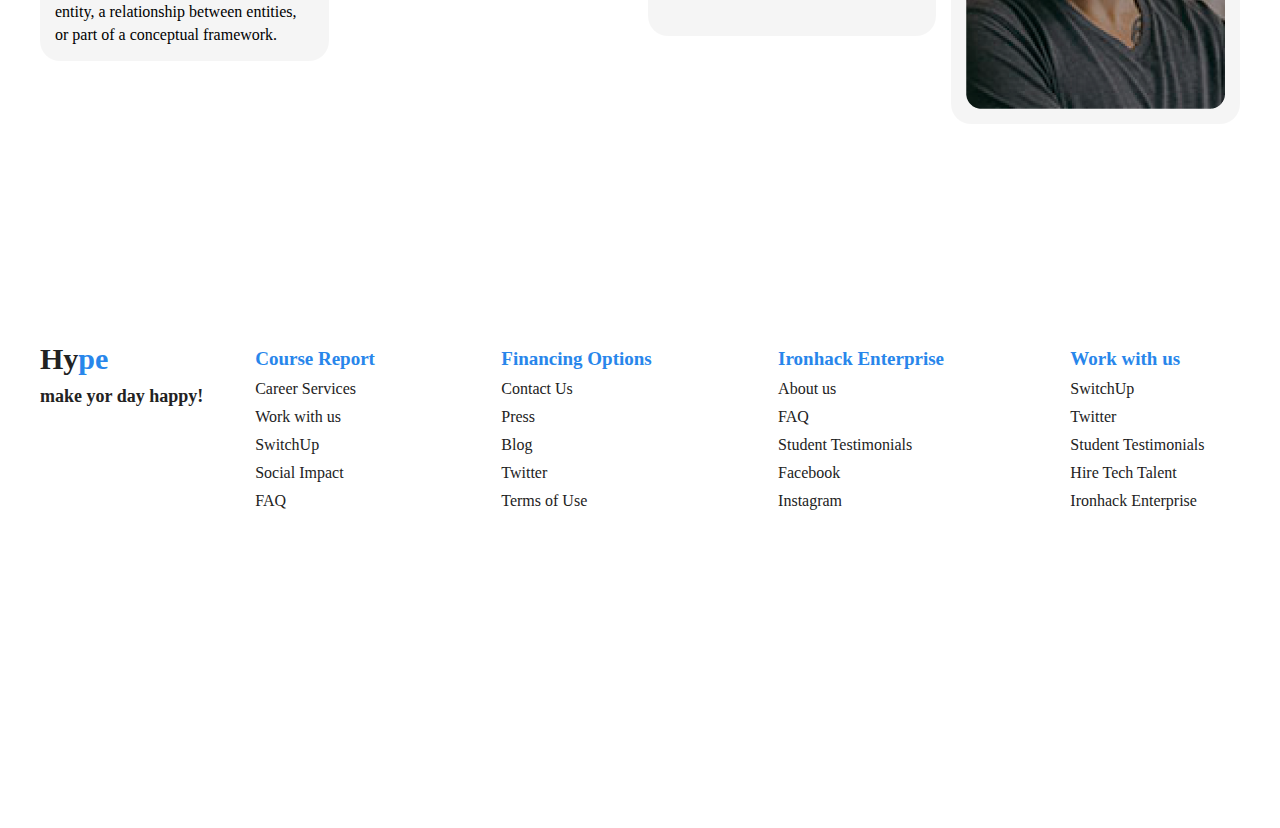
==== commit 897bad36: "Update index.html" ====
--- a/index.html
+++ b/index.html
@@ -4,7 +4,7 @@
     <meta charset="UTF-8">
     <meta name="viewport" content="width=device-width, initial-scale=1.0">
     <title>Document</title>
-    <link href="/try2.css" rel="stylesheet">
+    <link href="try2.css" rel="stylesheet">
     <link href="https://fonts.cdnfonts.com/css/sf-pro-display" rel="stylesheet">
 </head>
 <body>
@@ -25,7 +25,8 @@
             <h3 class="h3-div-img">Получай необходимые навыки и стань экспертом в IT сфере вместе с нами.</h3>
             
             <button class="button-div-img">Узнать больше</button>
-            <img src="/img/Frame 20534.svg" class="vector">
+            <img srcset="https://www.figma.com/file/k48YDjlNZ3G9rFQQZc3jDG/%D0%BC%D0%B0%D0%BA%D0%B5%D1%82%D1%8B-%D0%B4%D0%BB%D1%8F-%D0%B2%D0%B5%D1%80%D1%81%D1%82%D0%BA%D0%B8?type=design&node-id=1-470&mode=dev" class="vector">   
+            <!---->
             
             
         </div>
@@ -133,7 +134,7 @@
         <h1 class="h1-comments-videos">Наши ученики про нас</h1>
         <div class="comments grider3">
             <div class="comment1">
-                <img src="/img/Ellipse 4.svg">
+                <img src="/img/Ellipse4.svg">
                 <p class="name1">Ronald</p>
                 <p class="date1">Dec 30, 2019 07:52</p>
                 <img src="/img/Frame 20549 (1).png">
@@ -145,37 +146,37 @@
                 <p class="commented2">For athletes, high altitude produces two contradictory effects on performance. For explosive events (sprints up to 400 metres, long jump, triple jump) the reduction in atmospheric pressure means there is less resistance from the atmosphere and the athlete's performance will generally be better at high altitude.</p>
             </div>
             <div class="comment3">
-                <img src="/img/Ellipse 4 (2).svg">
+                <img src="/img/Ellipse4(2).svg">
                 <p class="name3">Shane</p>
                 <p class="date3">Feb 2, 2019 19:28</p>
                 <img src="/img/Frame 20549.png">
             </div>
             <div class="comment4">
-                <img src="/img/Ellipse 4 (3).svg">
+                <img src="/img/Ellipse4(3).svg">
                 <p class="name4">Shawn</p>
                 <p class="date4">Dec 7, 2019 23:26</p>
                 <p class="commented4">In the eighteenth century the German philosopher Immanuel Kant developed a theory of knowledge in which knowledge about space can be both a priori and synthetic. According to Kant, knowledge about space is synthetic, in that statements about space are not simply true by virtue of the meaning of the words in the statement. In his work, Kant rejected the view that space must be either a substance or relation. Instead he came to the conclusion that space and time are not discovered by humans to be objective features of the world, but imposed by us as part of a framework for organizing experience.</p>
             </div>
             <div class="comment5">
-                <img src="/img/Ellipse 4 (7).svg">
+                <img src="/img/Ellipse4(7).svg">
                 <p class="name5">Arlene</p>
                 <p class="date5">Dec 4, 2019 21:42</p>
                 <p class="commented5">Physical space is often conceived in three linear dimensions, although modern physicists usually consider it, with time, to be part of a boundless four-dimensional continuum known as spacetime. The concept of space is considered to be of fundamental importance to an understanding of the physical universe. However, disagreement continues between philosophers over whether it is itself an entity, a relationship between entities, or part of a conceptual framework.</p>
             </div>
             <div class="comment6">
-                <img src="/img/Ellipse 4 (4).svg">
+                <img src="/img/Ellipse4(4).svg">
                 <p class="name6">Esther</p>
                 <p class="date6">Mar 20, 2019 23:14</p>
                 <img src="/img/Frame 20549 (2).png">
             </div>
             <div class="comment7">
-                <img src="/img/Ellipse 4 (5).svg">
+                <img src="/img/Ellipse4(5).svg">
                 <p class="name7">Darrell</p>
                 <p class="date7">Dec 30, 2019 05:18</p>
                 <p class="commented7">The long barrow was built on land previously inhabited in the Mesolithic period. It consisted of a sub-rectangular earthen tumulus, estimated to have been 15 metres (50 feet) in length, with a chamber built from sarsen megaliths on its eastern end. Both inhumed and cremated human remains were placed within this chamber during the Neolithic period, representing at least nine or ten individuals.</p>
             </div>
             <div class="comment8">
-                <img src="/img/Ellipse 4 (6).svg">
+                <img src="/img/Ellipse4(6).svg">
                 <p class="name8">Kristin</p>
                 <p class="date8">Dec 4, 2019 21:42</p>
                 <img src="/img/Frame 20549 (3).png">
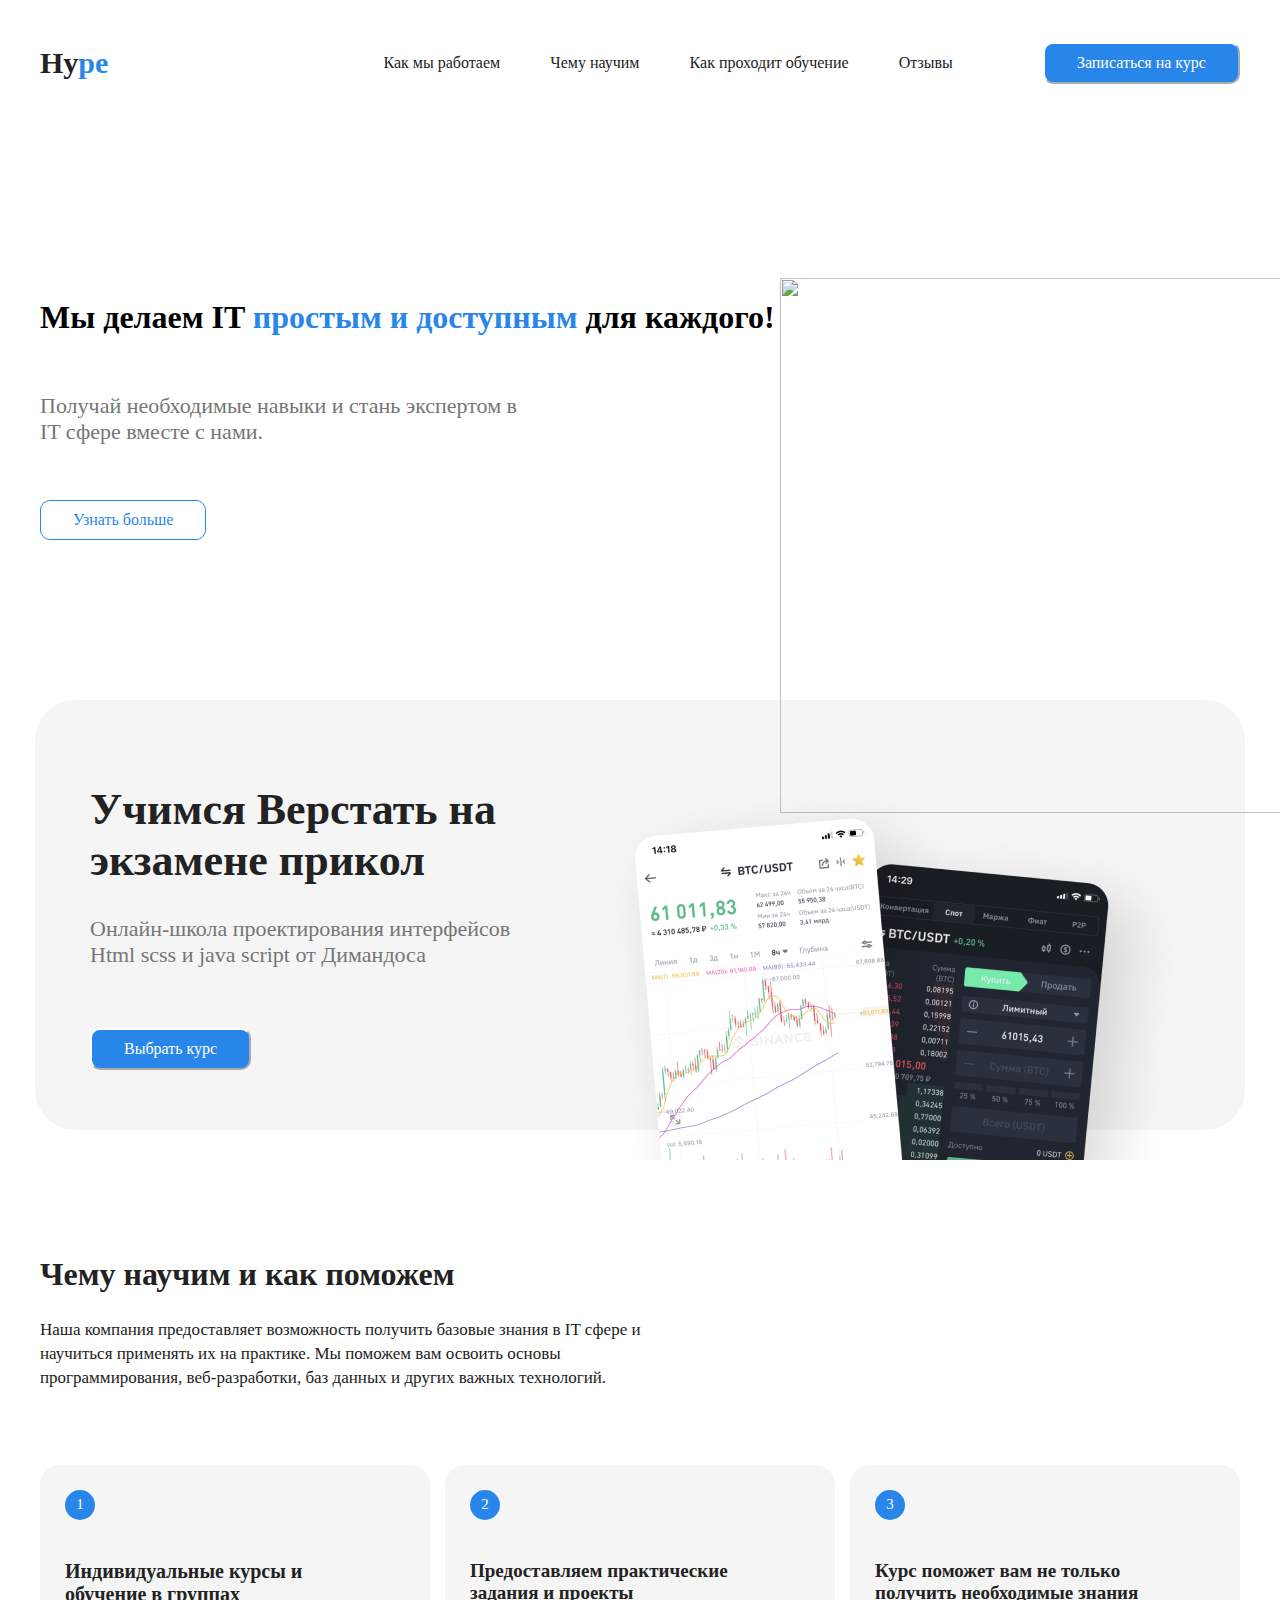
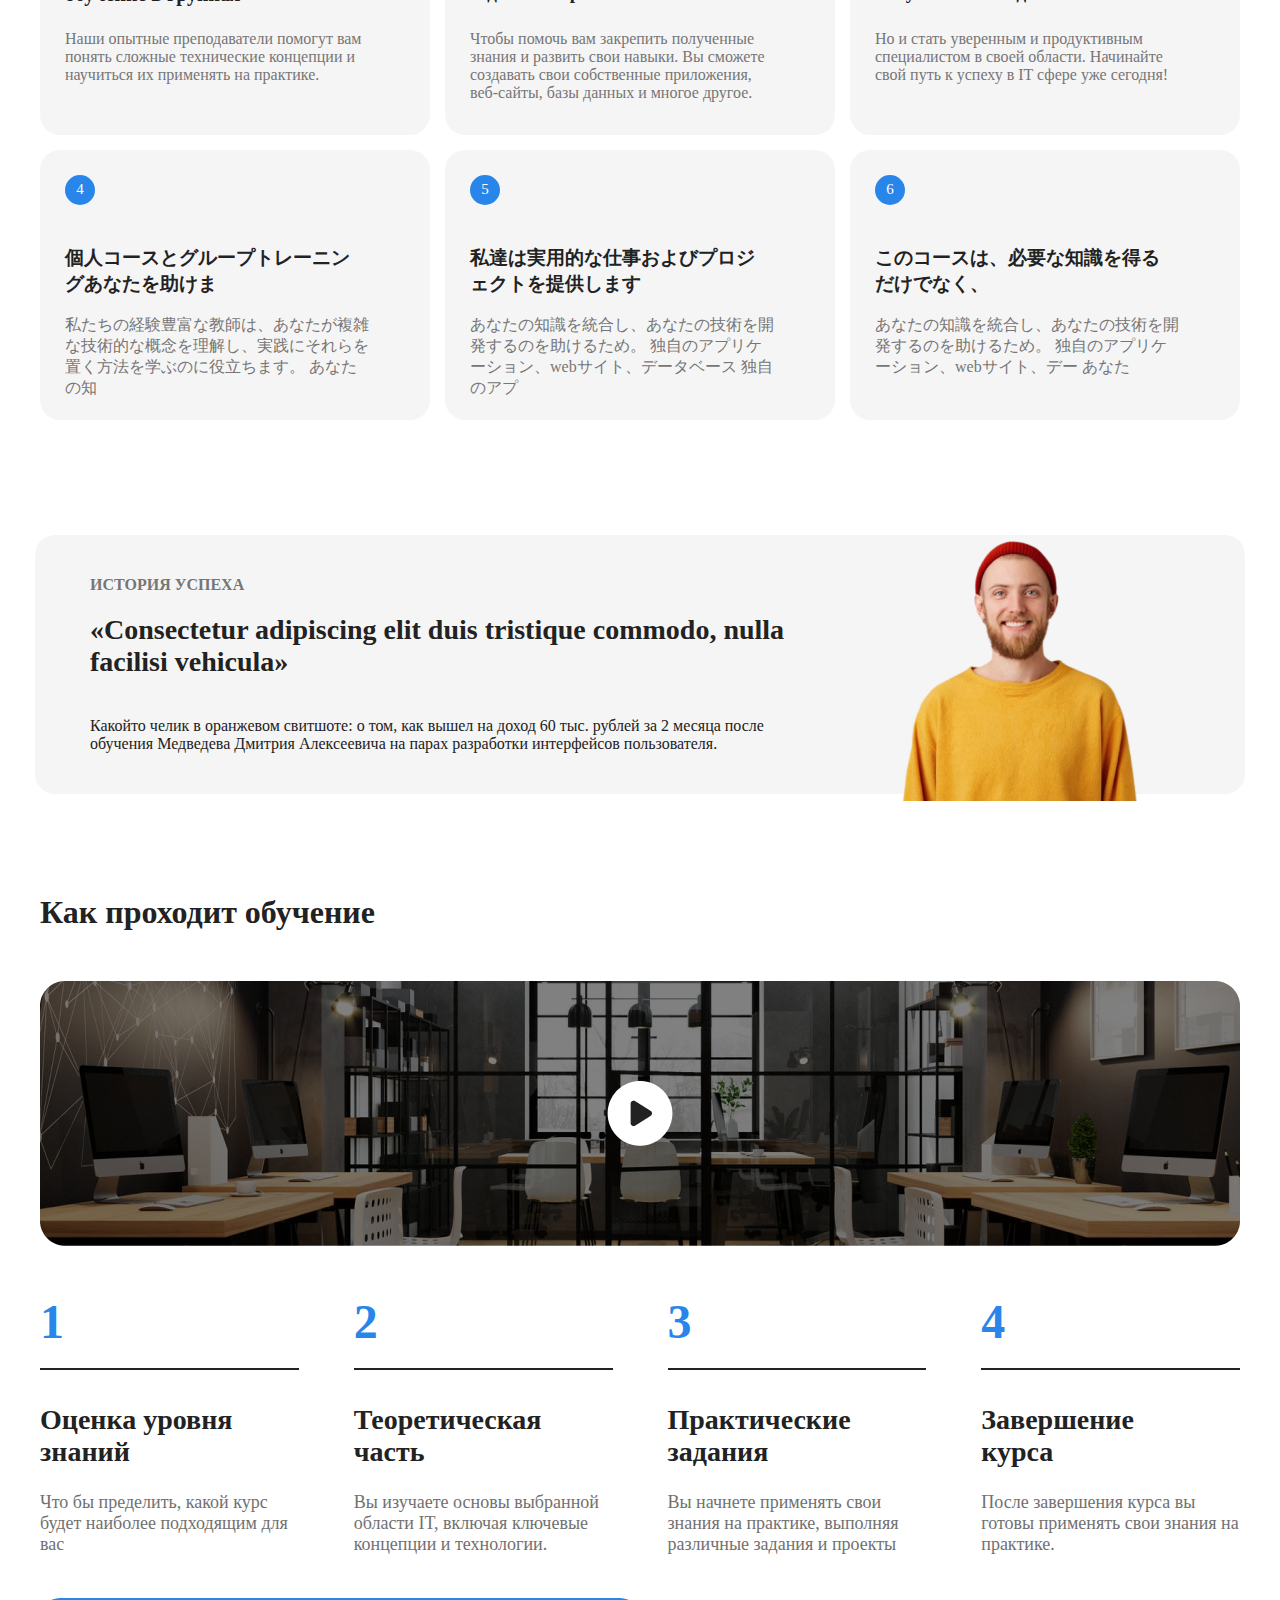
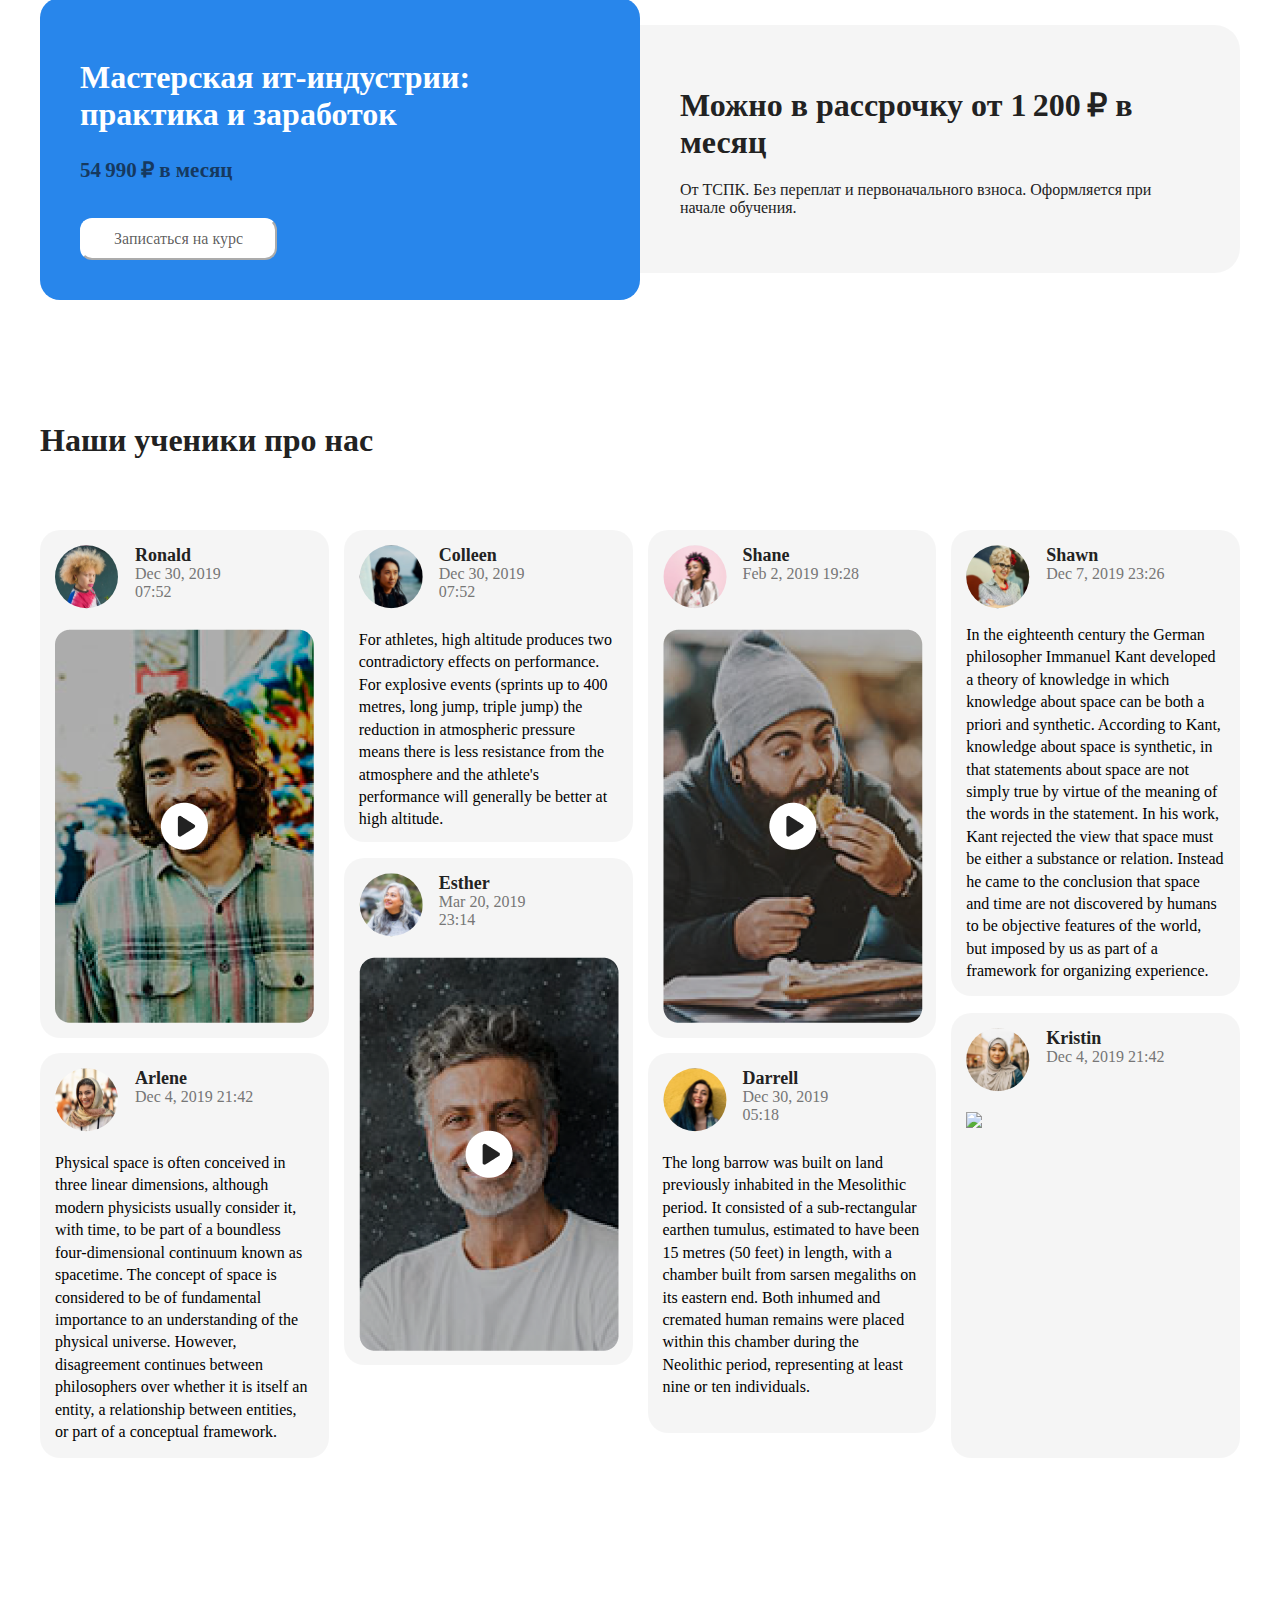
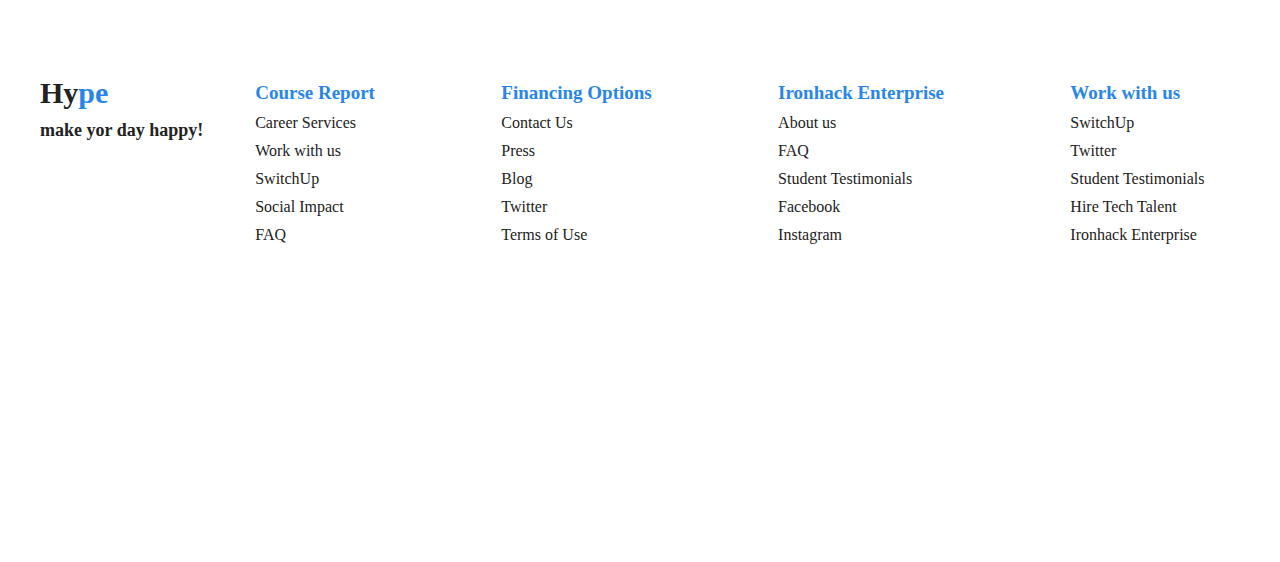
==== commit aa51d84c: "Update index.html" ====
--- a/index.html
+++ b/index.html
@@ -11,17 +11,17 @@
     <header class="container">
         <div class="nav-div">
             <h1 class="nav-div-h1">Hy<span class="h1-pe">pe</span></h1>
-            <a href="#">Как мы работаем</a>
-            <a href="#">Чему научим</a>
-            <a href="#">Как проходит обучение</a>
-            <a href="#">Отзывы</a>
+            <a href="#work">Как мы работаем</a>
+            <a href="#learn">Чему научим</a>
+            <a href="#how-learning">Как проходит обучение</a>
+            <a href="#reviews">Отзывы</a>
             <button>Записаться на курс</button>
         </div>
 
     </header>
     <section class="div-img container">
         <div class="div-img-content">
-            <h1 class="h1-div-img">Мы делаем IT <span class="blue-h1">простым и доступным</span> для каждого!</h1>
+            <h1 class="h1-div-nav" id="work">Мы делаем IT <span class="blue-h1">простым и доступным</span> для каждого!</h1>
             <h3 class="h3-div-img">Получай необходимые навыки и стань экспертом в IT сфере вместе с нами.</h3>
             
             <button class="button-div-img">Узнать больше</button>
@@ -36,10 +36,10 @@
         <h1 class="learning-h1">Учимся Верстать на экзамене прикол</h1>
         <h3 class="learning-h3">Онлайн-школа проектирования интерфейсов Html scss и java script от Димандоса</h3>
         <button class="learning-button">Выбрать курс</button>
-        <img src="/img/image 1.png" class="learning-img">
+        <img src="./img/image 1.png" class="learning-img">
     </div>
     <div class="notes container">
-        <h2 class="h2-notes">Чему научим и как поможем</h2>
+        <h2 class="h2-notes" id="learn">Чему научим и как поможем</h2>
         <p class="p-notes">Наша компания предоставляет возможность получить базовые знания в IT сфере и научиться применять их на практике. Мы поможем вам освоить основы программирования, веб-разработки, баз данных и других важных технологий.</p>
         <div class="grider container">
             <div class="note-1">
@@ -85,11 +85,11 @@
         <h4 class="h4-review">ИСТОРИЯ УСПЕХА</h4>
         <h2 class="h2-review">«Сonsectetur adipiscing elit duis tristique commodo, nulla facilisi vehicula»</h2>
         <p class="p-review">Какойто челик в оранжевом свитшоте: о том, как вышел на доход 60 тыс. рублей за 2 месяца после обучения Медведева Дмитрия Алексеевича на парах разработки интерфейсов пользователя.</p>
-        <img class="img-review" src="/img/image 2.png">
+        <img class="img-review" src="./img/image 2.png">
     </div>
     <div class="notes2 container">
-        <h2 class="h2-notes2">Как проходит обучение</h2>
-        <img class="img-notes2" src="/img/Frame 20493.png">
+        <h2 class="h2-notes2" id="how-learning">Как проходит обучение</h2>
+        <img class="img-notes2" src="./img/Frame 20493.png">
         <div class="notes2 grider2">
             <div class="notes2-1">
                 <p class="number-notes2-1">1</p>
@@ -132,54 +132,54 @@
     </div>
     <div class="comments-videos container">
         <h1 class="h1-comments-videos">Наши ученики про нас</h1>
-        <div class="comments grider3">
+        <div class="comments grider3" id="reviews">
             <div class="comment1">
-                <img src="/img/Ellipse4.svg">
+                <img src="./img/Ellipse4.svg">
                 <p class="name1">Ronald</p>
                 <p class="date1">Dec 30, 2019 07:52</p>
-                <img src="/img/Frame 20549 (1).png">
+                <img src="./img/Frame 20549 (1).png">
             </div>
             <div class="comment2">
-                <img src="/img/Ellipse 4 (1).svg">
+                <img src="./img/Ellipse 4 (1).svg">
                 <p class="name2">Colleen</p>
                 <p class="date2">Dec 30, 2019 07:52</p>
                 <p class="commented2">For athletes, high altitude produces two contradictory effects on performance. For explosive events (sprints up to 400 metres, long jump, triple jump) the reduction in atmospheric pressure means there is less resistance from the atmosphere and the athlete's performance will generally be better at high altitude.</p>
             </div>
             <div class="comment3">
-                <img src="/img/Ellipse4(2).svg">
+                <img src="./img/Ellipse4(2).svg">
                 <p class="name3">Shane</p>
                 <p class="date3">Feb 2, 2019 19:28</p>
-                <img src="/img/Frame 20549.png">
+                <img src="./img/Frame 20549.png">
             </div>
             <div class="comment4">
-                <img src="/img/Ellipse4(3).svg">
+                <img src="./img/Ellipse4(3).svg">
                 <p class="name4">Shawn</p>
                 <p class="date4">Dec 7, 2019 23:26</p>
                 <p class="commented4">In the eighteenth century the German philosopher Immanuel Kant developed a theory of knowledge in which knowledge about space can be both a priori and synthetic. According to Kant, knowledge about space is synthetic, in that statements about space are not simply true by virtue of the meaning of the words in the statement. In his work, Kant rejected the view that space must be either a substance or relation. Instead he came to the conclusion that space and time are not discovered by humans to be objective features of the world, but imposed by us as part of a framework for organizing experience.</p>
             </div>
             <div class="comment5">
-                <img src="/img/Ellipse4(7).svg">
+                <img src="./img/Ellipse4(7).svg">
                 <p class="name5">Arlene</p>
                 <p class="date5">Dec 4, 2019 21:42</p>
                 <p class="commented5">Physical space is often conceived in three linear dimensions, although modern physicists usually consider it, with time, to be part of a boundless four-dimensional continuum known as spacetime. The concept of space is considered to be of fundamental importance to an understanding of the physical universe. However, disagreement continues between philosophers over whether it is itself an entity, a relationship between entities, or part of a conceptual framework.</p>
             </div>
             <div class="comment6">
-                <img src="/img/Ellipse4(4).svg">
+                <img src="./img/Ellipse4(4).svg">
                 <p class="name6">Esther</p>
                 <p class="date6">Mar 20, 2019 23:14</p>
-                <img src="/img/Frame 20549 (2).png">
+                <img src="./img/Frame 20549 (2).png">
             </div>
             <div class="comment7">
-                <img src="/img/Ellipse4(5).svg">
+                <img src="./img/Ellipse4(5).svg">
                 <p class="name7">Darrell</p>
                 <p class="date7">Dec 30, 2019 05:18</p>
                 <p class="commented7">The long barrow was built on land previously inhabited in the Mesolithic period. It consisted of a sub-rectangular earthen tumulus, estimated to have been 15 metres (50 feet) in length, with a chamber built from sarsen megaliths on its eastern end. Both inhumed and cremated human remains were placed within this chamber during the Neolithic period, representing at least nine or ten individuals.</p>
             </div>
             <div class="comment8">
-                <img src="/img/Ellipse4(6).svg">
+                <img src="./img/Ellipse4(6).svg">
                 <p class="name8">Kristin</p>
                 <p class="date8">Dec 4, 2019 21:42</p>
-                <img src="/img/Frame 20549 (3).png">
+                <img src="/./Frame 20549 (3).png">
             </div>
         </div>
     </div>
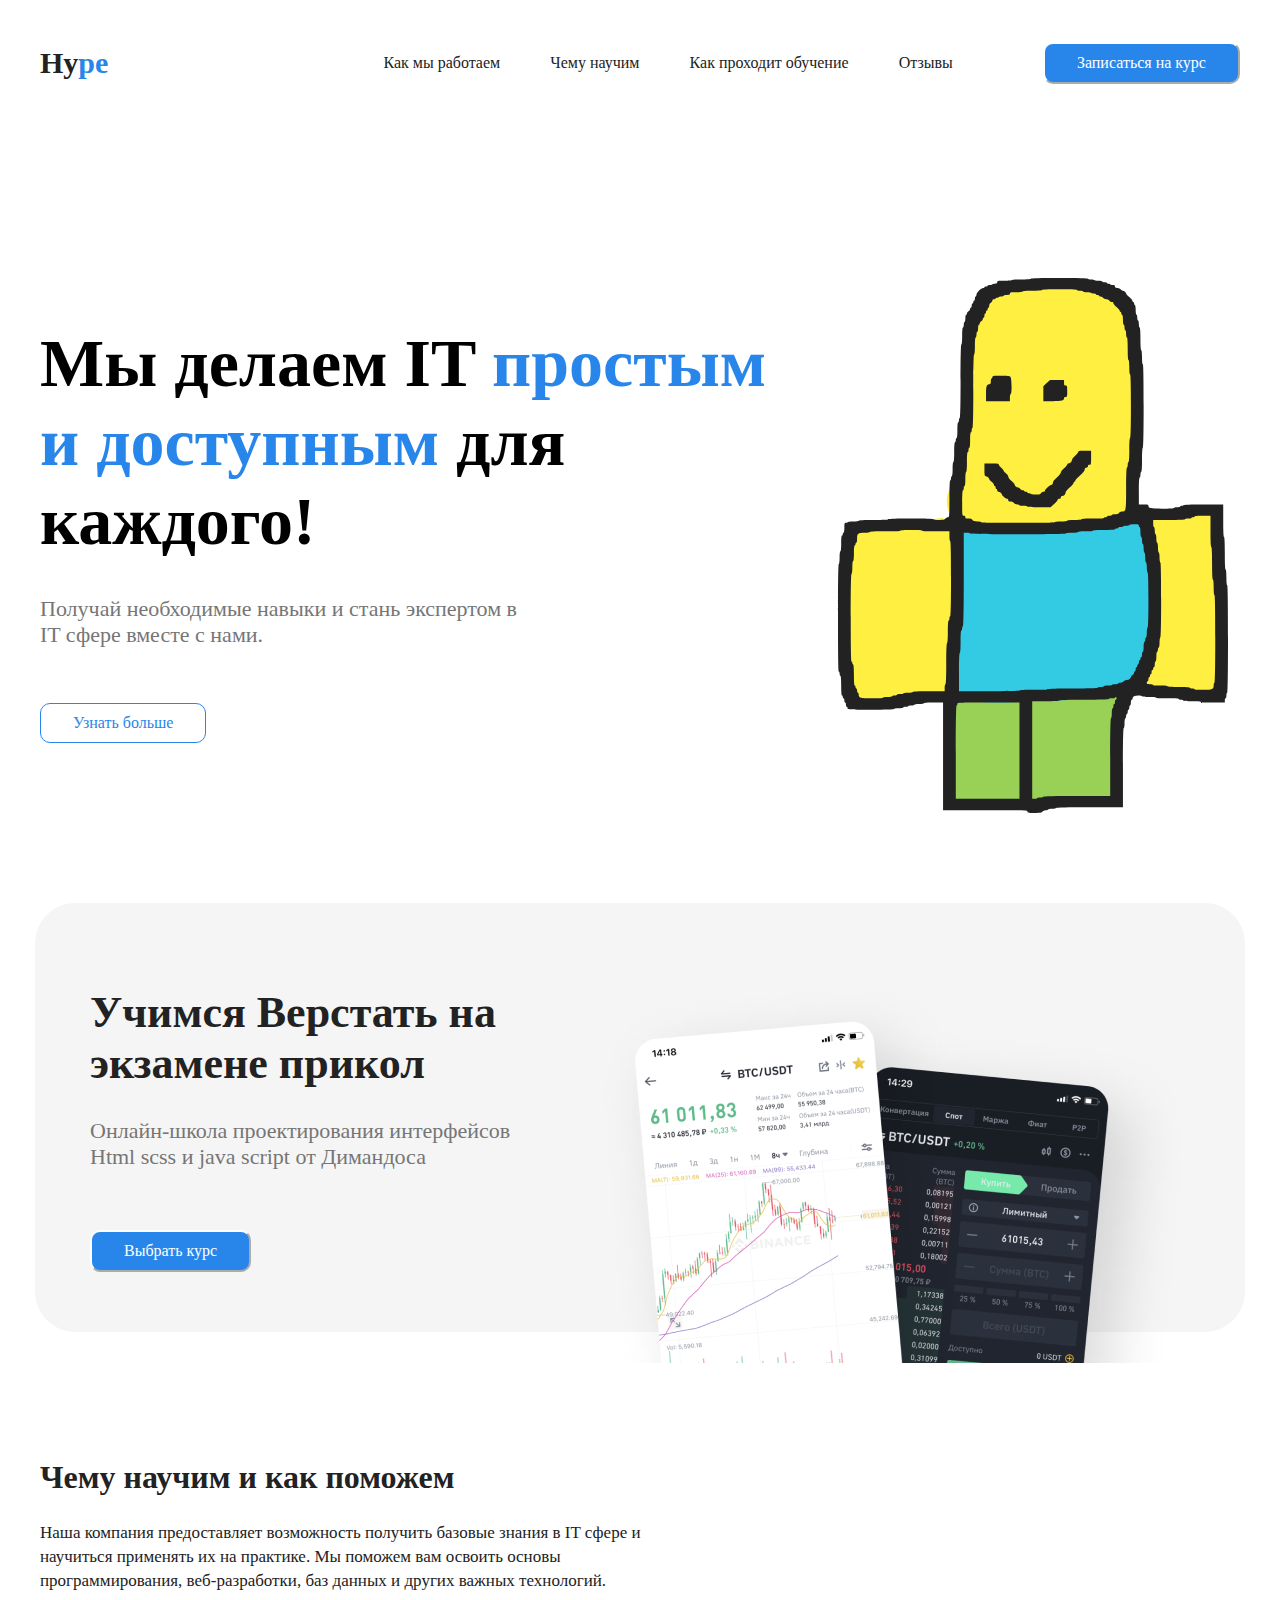
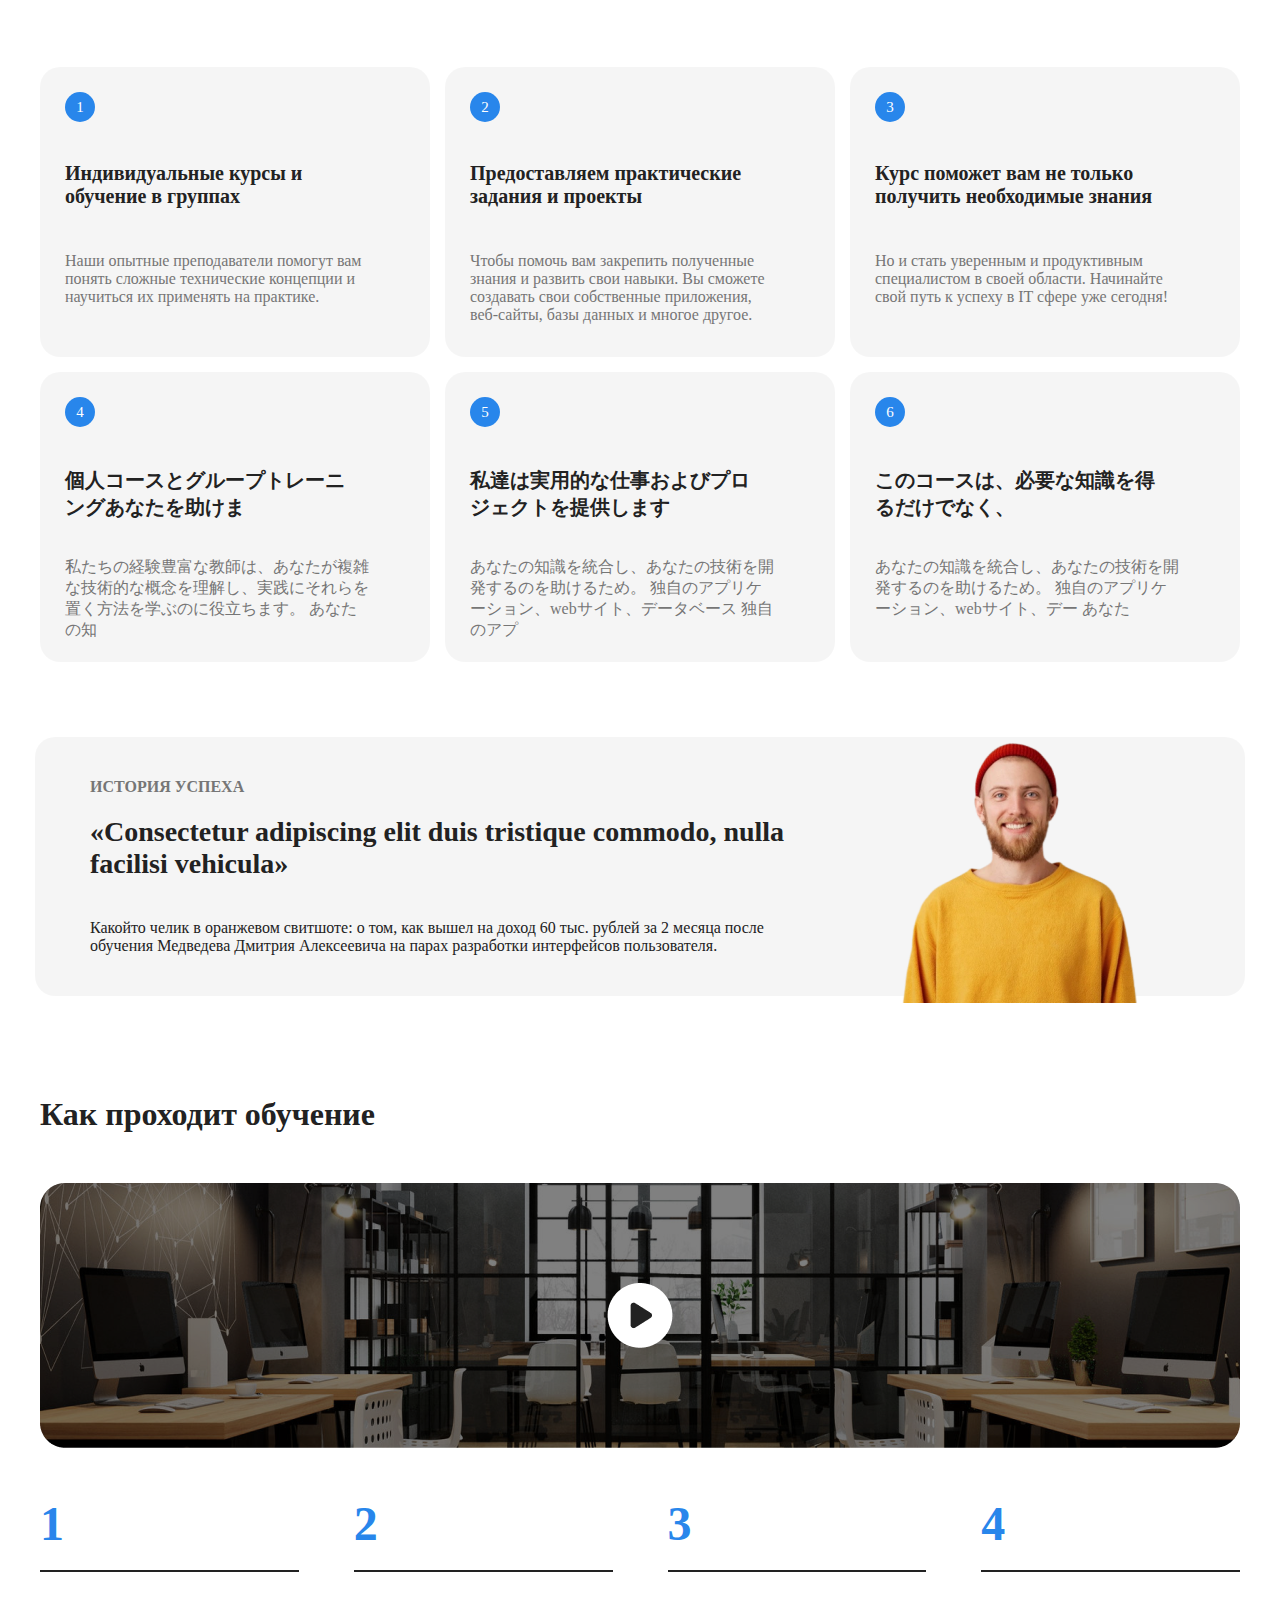
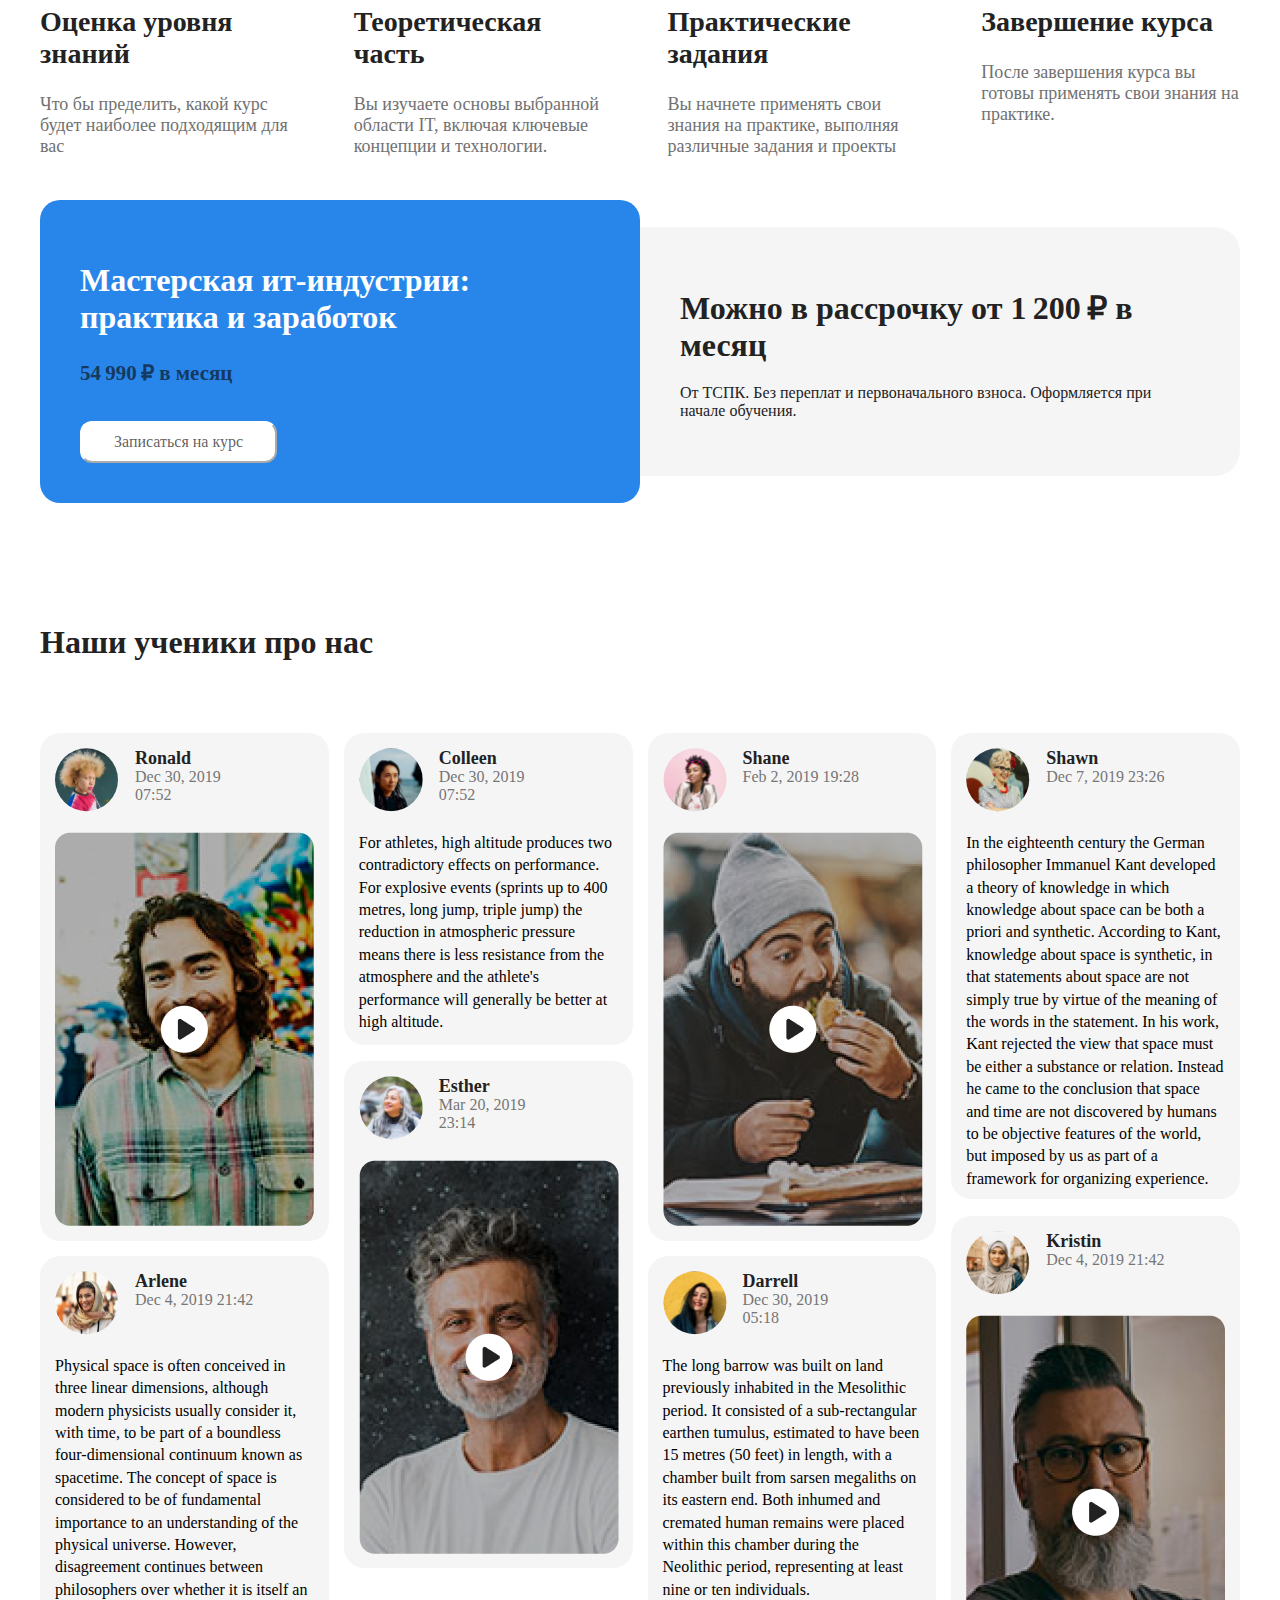
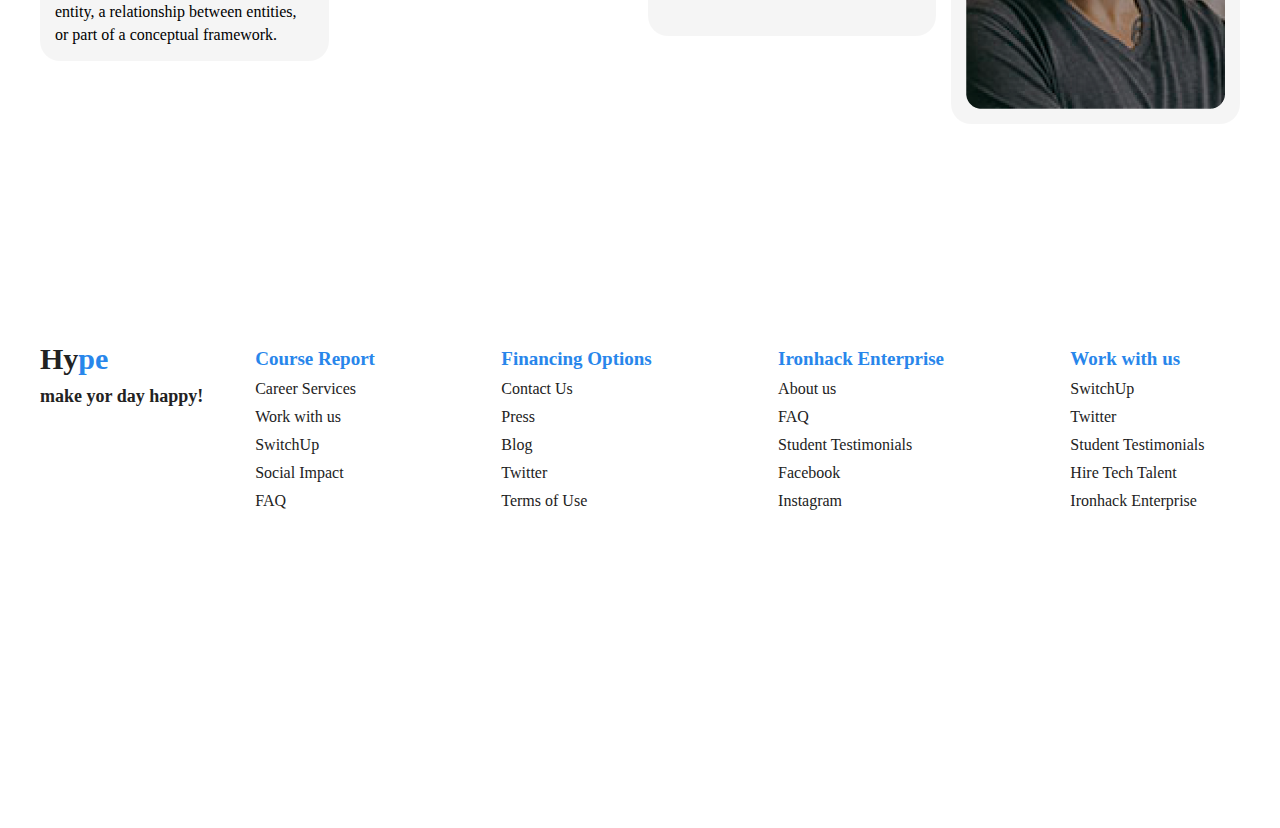
==== commit fb0ea3df: "change classes" ====
--- a/index.html
+++ b/index.html
@@ -21,11 +21,11 @@
     </header>
     <section class="div-img container">
         <div class="div-img-content">
-            <h1 class="h1-div-nav" id="work">Мы делаем IT <span class="blue-h1">простым и доступным</span> для каждого!</h1>
+            <h1 class="h1-div-img" id="work">Мы делаем IT <span class="blue-h1">простым и доступным</span> для каждого!</h1>
             <h3 class="h3-div-img">Получай необходимые навыки и стань экспертом в IT сфере вместе с нами.</h3>
             
             <button class="button-div-img">Узнать больше</button>
-            <img srcset="https://www.figma.com/file/k48YDjlNZ3G9rFQQZc3jDG/%D0%BC%D0%B0%D0%BA%D0%B5%D1%82%D1%8B-%D0%B4%D0%BB%D1%8F-%D0%B2%D0%B5%D1%80%D1%81%D1%82%D0%BA%D0%B8?type=design&node-id=1-470&mode=dev" class="vector">   
+            <img src="./img/Frame20534.svg" class="vector">   
             <!---->
             
             
@@ -42,39 +42,39 @@
         <h2 class="h2-notes" id="learn">Чему научим и как поможем</h2>
         <p class="p-notes">Наша компания предоставляет возможность получить базовые знания в IT сфере и научиться применять их на практике. Мы поможем вам освоить основы программирования, веб-разработки, баз данных и других важных технологий.</p>
         <div class="grider container">
-            <div class="note-1">
-                <p class="number-note-1">1</p>
-                <h3 class="h3-note-1">Индивидуальные курсы и обучение в группах</h3>
-                <p class="p-note-1">Наши опытные преподаватели помогут вам понять сложные технические концепции и научиться их применять на практике.</p>
-            </div>
-            <div class="note-2">
-                <p class="number-note-2">2</p>
-                <h3 class="h3-note-2">Предоставляем практические задания и проекты</h3>
-                <p class="p-note-2">Чтобы помочь вам закрепить полученные знания и развить свои навыки. Вы сможете создавать свои собственные приложения, веб-сайты, базы данных и многое другое.</p>
-            </div>
-            <div class="note-3">
-                <p class="number-note-3">3</p>
-                <h3 class="h3-note-3">Курс поможет вам не только получить необходимые знания</h3>
-                <p class="p-note-3">Но и стать уверенным и продуктивным специалистом в своей области. Начинайте свой путь к успеху в IT сфере
+            <div class="note">
+                <p class="number-note">1</p>
+                <h3 class="h3-note">Индивидуальные курсы и обучение в группах</h3>
+                <p class="p-note">Наши опытные преподаватели помогут вам понять сложные технические концепции и научиться их применять на практике.</p>
+            </div>
+            <div class="note">
+                <p class="number-note">2</p>
+                <h3 class="h3-note">Предоставляем практические задания и проекты</h3>
+                <p class="p-note">Чтобы помочь вам закрепить полученные знания и развить свои навыки. Вы сможете создавать свои собственные приложения, веб-сайты, базы данных и многое другое.</p>
+            </div>
+            <div class="note">
+                <p class="number-note">3</p>
+                <h3 class="h3-note">Курс поможет вам не только получить необходимые знания</h3>
+                <p class="p-note">Но и стать уверенным и продуктивным специалистом в своей области. Начинайте свой путь к успеху в IT сфере
                     уже сегодня!</p>
             </div>
-            <div class="note-4">
-                <p class="number-note-4">4</p>
-                <h3 class="h3-note-4">個人コースとグループトレーニングあなたを助けま</h3>
-                <p class="p-note-4">私たちの経験豊富な教師は、あなたが複雑な技術的な概念を理解し、実践にそれらを置く方法を学ぶのに役立ちます。
+            <div class="note">
+                <p class="number-note">4</p>
+                <h3 class="h3-note">個人コースとグループトレーニングあなたを助けま</h3>
+                <p class="p-note">私たちの経験豊富な教師は、あなたが複雑な技術的な概念を理解し、実践にそれらを置く方法を学ぶのに役立ちます。
                     あなたの知</p>
 
             </div>
-            <div class="note-5">
-                <p class="number-note-5">5</p>
-                <h3 class="h3-note-5">私達は実用的な仕事およびプロジェクトを提供します</h3>
-                <p class="p-note-5">あなたの知識を統合し、あなたの技術を開発するのを助けるため。 独自のアプリケーション、webサイト、データベース
+            <div class="note">
+                <p class="number-note">5</p>
+                <h3 class="h3-note">私達は実用的な仕事およびプロジェクトを提供します</h3>
+                <p class="p-note">あなたの知識を統合し、あなたの技術を開発するのを助けるため。 独自のアプリケーション、webサイト、データベース
                     独自のアプ</p>
             </div>
-            <div class="note-6">
-                <p class="number-note-6">6</p>
-                <h3 class="h3-note-6">このコースは、必要な知識を得るだけでなく、</h3>
-                <p class="p-note-6">あなたの知識を統合し、あなたの技術を開発するのを助けるため。 独自のアプリケーション、webサイト、デー
+            <div class="note">
+                <p class="number-note">6</p>
+                <h3 class="h3-note">このコースは、必要な知識を得るだけでなく、</h3>
+                <p class="p-note">あなたの知識を統合し、あなたの技術を開発するのを助けるため。 独自のアプリケーション、webサイト、デー
                     あなた</p>
             </div>
             
@@ -87,33 +87,33 @@
         <p class="p-review">Какойто челик в оранжевом свитшоте: о том, как вышел на доход 60 тыс. рублей за 2 месяца после обучения Медведева Дмитрия Алексеевича на парах разработки интерфейсов пользователя.</p>
         <img class="img-review" src="./img/image 2.png">
     </div>
-    <div class="notes2 container">
+    <div class="container">
         <h2 class="h2-notes2" id="how-learning">Как проходит обучение</h2>
         <img class="img-notes2" src="./img/Frame 20493.png">
-        <div class="notes2 grider2">
-            <div class="notes2-1">
-                <p class="number-notes2-1">1</p>
-                <div class="number-notes2-line"></div>
-                <h2 class="notes2-1-h2">Оценка уровня знаний</h2>
-                <p class="notes2-1-p">Что бы пределить, какой курс будет наиболее подходящим для вас</p>
-            </div>
-            <div class="notes2-2">
-                <p class="number-notes2-2">2</p>
-                <div class="number-notes2-line"></div>
-                <h2 class="notes2-2-h2">Теоретическая часть</h2>
-                <p class="notes2-2-p">Вы изучаете основы выбранной области IT, включая ключевые концепции и технологии.</p>
-            </div>
-            <div class="notes2-3">
-                <p class="number-notes2-3">3</p>
-                <div class="number-notes2-line"></div>
-                <h2 class="notes2-3-h2">Практические задания</h2>
-                <p class="notes2-3-p">Вы начнете применять свои знания на практике, выполняя различные задания и проекты</p>
-            </div>
-            <div class="notes2-4">
-                <p class="number-notes2-4">4</p>
-                <div class="number-notes2-line"></div>
-                <h2 class="notes2-4-h2">Завершение курса</h2>
-                <p class="notes2-4-p">После завершения курса вы готовы применять свои знания на практике.</p>
+        <div class="grider2">
+            <div class="notes2">
+                <p class="number-notes2">1</p>
+                <div class="number-notes2-line"></div>
+                <h2 class="notes2-h2">Оценка уровня знаний</h2>
+                <p class="notes2-p">Что бы пределить, какой курс будет наиболее подходящим для вас</p>
+            </div>
+            <div class="notes2">
+                <p class="number-notes2">2</p>
+                <div class="number-notes2-line"></div>
+                <h2 class="notes2-h2">Теоретическая часть</h2>
+                <p class="notes2-p">Вы изучаете основы выбранной области IT, включая ключевые концепции и технологии.</p>
+            </div>
+            <div class="notes2">
+                <p class="number-notes2">3</p>
+                <div class="number-notes2-line"></div>
+                <h2 class="notes2-h2">Практические задания</h2>
+                <p class="notes2-p">Вы начнете применять свои знания на практике, выполняя различные задания и проекты</p>
+            </div>
+            <div class="notes2">
+                <p class="number-notes2">4</p>
+                <div class="number-notes2-line"></div>
+                <h2 class="notes2-h2">Завершение курса</h2>
+                <p class="notes2-p">После завершения курса вы готовы применять свои знания на практике.</p>
             </div>
 
         </div>
@@ -132,54 +132,54 @@
     </div>
     <div class="comments-videos container">
         <h1 class="h1-comments-videos">Наши ученики про нас</h1>
-        <div class="comments grider3" id="reviews">
-            <div class="comment1">
+        <div class="grider3" id="reviews">
+            <div class="comment">
                 <img src="./img/Ellipse4.svg">
-                <p class="name1">Ronald</p>
-                <p class="date1">Dec 30, 2019 07:52</p>
+                <p class="name">Ronald</p>
+                <p class="date">Dec 30, 2019 07:52</p>
                 <img src="./img/Frame 20549 (1).png">
             </div>
             <div class="comment2">
-                <img src="./img/Ellipse 4 (1).svg">
-                <p class="name2">Colleen</p>
-                <p class="date2">Dec 30, 2019 07:52</p>
-                <p class="commented2">For athletes, high altitude produces two contradictory effects on performance. For explosive events (sprints up to 400 metres, long jump, triple jump) the reduction in atmospheric pressure means there is less resistance from the atmosphere and the athlete's performance will generally be better at high altitude.</p>
-            </div>
-            <div class="comment3">
+                <img src="./img/Ellipse4(1).svg">
+                <p class="name">Colleen</p>
+                <p class="date">Dec 30, 2019 07:52</p>
+                <p class="commented">For athletes, high altitude produces two contradictory effects on performance. For explosive events (sprints up to 400 metres, long jump, triple jump) the reduction in atmospheric pressure means there is less resistance from the atmosphere and the athlete's performance will generally be better at high altitude.</p>
+            </div>
+            <div class="comment">
                 <img src="./img/Ellipse4(2).svg">
-                <p class="name3">Shane</p>
-                <p class="date3">Feb 2, 2019 19:28</p>
+                <p class="name">Shane</p>
+                <p class="date">Feb 2, 2019 19:28</p>
                 <img src="./img/Frame 20549.png">
             </div>
             <div class="comment4">
                 <img src="./img/Ellipse4(3).svg">
-                <p class="name4">Shawn</p>
-                <p class="date4">Dec 7, 2019 23:26</p>
-                <p class="commented4">In the eighteenth century the German philosopher Immanuel Kant developed a theory of knowledge in which knowledge about space can be both a priori and synthetic. According to Kant, knowledge about space is synthetic, in that statements about space are not simply true by virtue of the meaning of the words in the statement. In his work, Kant rejected the view that space must be either a substance or relation. Instead he came to the conclusion that space and time are not discovered by humans to be objective features of the world, but imposed by us as part of a framework for organizing experience.</p>
+                <p class="name">Shawn</p>
+                <p class="date">Dec 7, 2019 23:26</p>
+                <p class="commented">In the eighteenth century the German philosopher Immanuel Kant developed a theory of knowledge in which knowledge about space can be both a priori and synthetic. According to Kant, knowledge about space is synthetic, in that statements about space are not simply true by virtue of the meaning of the words in the statement. In his work, Kant rejected the view that space must be either a substance or relation. Instead he came to the conclusion that space and time are not discovered by humans to be objective features of the world, but imposed by us as part of a framework for organizing experience.</p>
             </div>
             <div class="comment5">
                 <img src="./img/Ellipse4(7).svg">
-                <p class="name5">Arlene</p>
-                <p class="date5">Dec 4, 2019 21:42</p>
-                <p class="commented5">Physical space is often conceived in three linear dimensions, although modern physicists usually consider it, with time, to be part of a boundless four-dimensional continuum known as spacetime. The concept of space is considered to be of fundamental importance to an understanding of the physical universe. However, disagreement continues between philosophers over whether it is itself an entity, a relationship between entities, or part of a conceptual framework.</p>
+                <p class="name">Arlene</p>
+                <p class="date">Dec 4, 2019 21:42</p>
+                <p class="commented">Physical space is often conceived in three linear dimensions, although modern physicists usually consider it, with time, to be part of a boundless four-dimensional continuum known as spacetime. The concept of space is considered to be of fundamental importance to an understanding of the physical universe. However, disagreement continues between philosophers over whether it is itself an entity, a relationship between entities, or part of a conceptual framework.</p>
             </div>
             <div class="comment6">
                 <img src="./img/Ellipse4(4).svg">
-                <p class="name6">Esther</p>
-                <p class="date6">Mar 20, 2019 23:14</p>
+                <p class="name">Esther</p>
+                <p class="date">Mar 20, 2019 23:14</p>
                 <img src="./img/Frame 20549 (2).png">
             </div>
             <div class="comment7">
                 <img src="./img/Ellipse4(5).svg">
-                <p class="name7">Darrell</p>
-                <p class="date7">Dec 30, 2019 05:18</p>
-                <p class="commented7">The long barrow was built on land previously inhabited in the Mesolithic period. It consisted of a sub-rectangular earthen tumulus, estimated to have been 15 metres (50 feet) in length, with a chamber built from sarsen megaliths on its eastern end. Both inhumed and cremated human remains were placed within this chamber during the Neolithic period, representing at least nine or ten individuals.</p>
+                <p class="name">Darrell</p>
+                <p class="date">Dec 30, 2019 05:18</p>
+                <p class="commented">The long barrow was built on land previously inhabited in the Mesolithic period. It consisted of a sub-rectangular earthen tumulus, estimated to have been 15 metres (50 feet) in length, with a chamber built from sarsen megaliths on its eastern end. Both inhumed and cremated human remains were placed within this chamber during the Neolithic period, representing at least nine or ten individuals.</p>
             </div>
             <div class="comment8">
                 <img src="./img/Ellipse4(6).svg">
-                <p class="name8">Kristin</p>
-                <p class="date8">Dec 4, 2019 21:42</p>
-                <img src="/./Frame 20549 (3).png">
+                <p class="name">Kristin</p>
+                <p class="date">Dec 4, 2019 21:42</p>
+                <img src="./img/Frame 20549 (3).png">
             </div>
         </div>
     </div>
--- a/try2.css
+++ b/try2.css
@@ -225,7 +225,7 @@
 margin-top: 0;
 line-height: 140%;
 }
-.note-1{
+.note{
     display: flex;
 padding: 25px;
 flex-direction: column;
@@ -236,7 +236,7 @@
 border-radius: 20px;
 
 }
-.number-note-1{
+.number-note{
     display: flex;
 width: 30px;
 height: 30px;
@@ -252,7 +252,7 @@
 margin-bottom: 0;
 margin-top: 0;
 }
-.h3-note-1{
+.h3-note{
     font-family: SF Pro Display;
 font-size: 20px;
 font-style: normal;
@@ -263,7 +263,7 @@
 margin-bottom: 0;
 margin-top: 0;
 }
-.p-note-1{
+.p-note{
     font-family: SF Pro Display;
 font-size: 16px;
 font-style: normal;
@@ -272,7 +272,7 @@
 color: #767676;
 width: 305px;
 height: 80px;
-margin-top: -20px;
+margin-top: 0px;
 margin-bottom: 0;
 }
 .grider{
@@ -282,251 +282,8 @@
     column-gap: 15px;
     row-gap: 15px;
 }
-.note-2{
-    display: flex;
-padding: 25px;
-flex-direction: column;
-align-items: flex-start;
-gap: 40px;
-flex: 1 0 0;
-background-color: rgba(0, 0, 0, 0.04);
-border-radius: 20px;
-}
-.number-note-2{
-    display: flex;
-width: 30px;
-height: 30px;
-flex-direction: column;
-justify-content: center;
-align-items: center;
-border-radius: 24px;
-background-color: #2886EB;
-color: #fff;
-font-size: 15px;
-font-family: SF Pro Display;
-font-weight: 500;
-margin-bottom: 0;
-margin-top: 0;
-}
-.h3-note-2{
-    font-family: SF Pro Display;
-font-size: 19px;
-font-style: normal;
-font-weight: 600;
-color: #222222;
-width: 285px;
-height: 50px;
-margin-bottom: -20px;
-margin-top: 0;
-}
-.p-note-2{
-    font-family: SF Pro Display;
-font-size: 16px;
-font-style: normal;
-font-weight: 400;
-line-height: normal;
-color: #767676;
-width: 305px;
-height: 80px;
-margin-top: 0px;
-margin-bottom: 0;
-}
-.note-3{
-    display: flex;
-padding: 25px;
-flex-direction: column;
-align-items: flex-start;
-gap: 40px;
-flex: 1 0 0;
-background-color: rgba(0, 0, 0, 0.04);
-border-radius: 20px;
-}
-.number-note-3{
-    display: flex;
-width: 30px;
-height: 30px;
-flex-direction: column;
-justify-content: center;
-align-items: center;
-border-radius: 24px;
-background-color: #2886EB;
-color: #fff;
-font-size: 15px;
-font-family: SF Pro Display;
-font-weight: 500;
-margin-bottom: 0;
-margin-top: 0;
-}
-.h3-note-3{
-    font-family: SF Pro Display;
-font-size: 19px;
-font-style: normal;
-font-weight: 600;
-color: #222222;
-width: 285px;
-height: 50px;
-margin-bottom: -20px;
-margin-top: 0;
-}
-.p-note-3{
-    font-family: SF Pro Display;
-font-size: 16px;
-font-style: normal;
-font-weight: 400;
-line-height: normal;
-color: #767676;
-width: 305px;
-height: 80px;
-margin-top: 0px;
-margin-bottom: 0;
-}
-.note-4{
-    display: flex;
-    padding: 25px;
-    flex-direction: column;
-    align-items: flex-start;
-    gap: 40px;
-    flex: 1 0 0;
-    background-color: rgba(0, 0, 0, 0.04);
-    border-radius: 20px;
-}
-.number-note-4{
-    display: flex;
-width: 30px;
-height: 30px;
-flex-direction: column;
-justify-content: center;
-align-items: center;
-border-radius: 24px;
-background-color: #2886EB;
-color: #fff;
-font-size: 15px;
-font-family: SF Pro Display;
-font-weight: 500;
-margin-bottom: 0;
-margin-top: 0;
-}
-.h3-note-4{
-    font-family: SF Pro Display;
-font-size: 19px;
-font-style: normal;
-font-weight: 600;
-color: #222222;
-width: 285px;
-height: 50px;
-margin-bottom: -20px;
-margin-top: 0;
-}
-.p-note-4{
-    font-family: SF Pro Display;
-font-size: 16px;
-font-style: normal;
-font-weight: 400;
-line-height: normal;
-color: #767676;
-width: 305px;
-height: 80px;
-margin-top: 0px;
-margin-bottom: 0;
-}
-.note-5{
-    display: flex;
-    padding: 25px;
-    flex-direction: column;
-    align-items: flex-start;
-    gap: 40px;
-    flex: 1 0 0;
-    background-color: rgba(0, 0, 0, 0.04);
-    border-radius: 20px;
-}
-.number-note-5{
-display: flex;
-width: 30px;
-height: 30px;
-flex-direction: column;
-justify-content: center;
-align-items: center;
-border-radius: 24px;
-background-color: #2886EB;
-color: #fff;
-font-size: 15px;
-font-family: SF Pro Display;
-font-weight: 500;
-margin-bottom: 0;
-margin-top: 0;
-}
-.h3-note-5{
-    font-family: SF Pro Display;
-font-size: 19px;
-font-style: normal;
-font-weight: 600;
-color: #222222;
-width: 285px;
-height: 50px;
-margin-bottom: -20px;
-margin-top: 0;
-}
-.p-note-5{
-    font-family: SF Pro Display;
-font-size: 16px;
-font-style: normal;
-font-weight: 400;
-line-height: normal;
-color: #767676;
-width: 305px;
-height: 80px;
-margin-top: 0px;
-margin-bottom: 0;
-}
-.note-6{
-    display: flex;
-    padding: 25px;
-    flex-direction: column;
-    align-items: flex-start;
-    gap: 40px;
-    flex: 1 0 0;
-    background-color: rgba(0, 0, 0, 0.04);
-    border-radius: 20px;
-}
-.number-note-6{
-    display: flex;
-width: 30px;
-height: 30px;
-flex-direction: column;
-justify-content: center;
-align-items: center;
-border-radius: 24px;
-background-color: #2886EB;
-color: #fff;
-font-size: 15px;
-font-family: SF Pro Display;
-font-weight: 500;
-margin-bottom: 0;
-margin-top: 0;
-}
-.h3-note-6{
-    font-family: SF Pro Display;
-font-size: 19px;
-font-style: normal;
-font-weight: 600;
-color: #222222;
-width: 285px;
-height: 50px;
-margin-bottom: -20px;
-margin-top: 0;
-}
-.p-note-6{
-    font-family: SF Pro Display;
-font-size: 16px;
-font-style: normal;
-font-weight: 400;
-line-height: normal;
-color: #767676;
-width: 305px;
-height: 80px;
-margin-top: 0px;
-margin-bottom: 0;
-}
+
+
 .review{
     display: flex;
 padding: 0px 55px;
@@ -593,7 +350,7 @@
 margin-top: 0;
 padding-top: 50px;
 }
-.number-notes2-1{
+.number-notes2{
     font-family: SF Pro Display;
 font-size: 48px;
 font-style: normal;
@@ -601,7 +358,7 @@
 color: #2886EB;
 margin-bottom: -15px;
 }
-.notes2-1{
+.notes2{
     display: flex;
 flex-direction: column;
 align-items: flex-start;
@@ -614,7 +371,7 @@
     width: 258.75px;
     margin-top: 0;
 }
-.notes2-1-h2{
+.notes2-h2{
     font-family: SF Pro Display;
 font-size: 28px;
 font-style: normal;
@@ -623,7 +380,10 @@
 margin-top: 0;
 margin-bottom: 0;
 }
-.notes2-1-p{
+.notes2-h2:last-of-type{
+    width: 250px;
+}
+.notes2-p{
     font-family: SF Pro Display;
 font-size: 18px;
 font-style: normal;
@@ -638,22 +398,7 @@
     grid-template-columns: 258.75px 258.75px 258.75px 258.75px;
     column-gap: 55px;
 }
-.notes2-2{
-    display: flex;
-flex-direction: column;
-align-items: flex-start;
-gap: 34px;
-width: 258.75px;
-height: 252px;
-}
-.number-notes2-2{
-    font-family: SF Pro Display;
-font-size: 48px;
-font-style: normal;
-font-weight: 600;
-color: #2886EB;
-margin-bottom: -15px;
-}
+
 .notes2-2-p{
     font-family: SF Pro Display;
 font-size: 18px;
@@ -662,82 +407,8 @@
 color: #717171;
 margin-top: -10px;
 }
-.notes2-2-h2{
-    font-family: SF Pro Display;
-font-size: 28px;
-font-style: normal;
-font-weight: 700;
-color: #222222;
-margin-top: 0;
-margin-bottom: 0;
-}
-.notes2-3{
-    display: flex;
-    flex-direction: column;
-    align-items: flex-start;
-    gap: 34px;
-    width: 258.75px;
-    height: 252px;
-}
-.number-notes2-3{
-    font-family: SF Pro Display;
-font-size: 48px;
-font-style: normal;
-font-weight: 600;
-color: #2886EB;
-margin-bottom: -15px;
-}
-.notes2-3-h2{
-    font-family: SF Pro Display;
-font-size: 28px;
-font-style: normal;
-font-weight: 700;
-color: #222222;
-margin-top: 0;
-margin-bottom: 0;
-}
-.notes2-3-p{
-    font-family: SF Pro Display;
-font-size: 18px;
-font-style: normal;
-font-weight: 400;
-color: #717171;
-margin-top: -10px;
-}
-.notes2-4{
-    display: flex;
-    flex-direction: column;
-    align-items: flex-start;
-    gap: 34px;
-    width: 258.75px;
-    height: 252px;
-}
-.number-notes2-4{
-    font-family: SF Pro Display;
-font-size: 48px;
-font-style: normal;
-font-weight: 600;
-color: #2886EB;
-margin-bottom: -15px;
-}
-.notes2-4-h2{
-    font-family: SF Pro Display;
-font-size: 28px;
-font-style: normal;
-font-weight: 700;
-color: #222222;
-margin-top: 0;
-margin-bottom: 0;
-width: 220px;
-}
-.notes2-4-p{
-    font-family: SF Pro Display;
-font-size: 18px;
-font-style: normal;
-font-weight: 400;
-color: #717171;
-margin-top: -10px;
-}
+
+
 .price-div{
     display: flex;
 align-items: center;
@@ -837,7 +508,7 @@
     column-gap: 15px;
     row-gap: 15px;
 }
-.comment1{
+.comment{
     display: flex;
 padding: 15px;
 flex-direction: column;
@@ -847,7 +518,7 @@
 background-color: rgba(0, 0, 0, 0.04);
 border-radius: 20px;
 }
-.name1{
+.name{
     font-family: SF Pro Display;
 font-size: 18px;
 font-style: normal;
@@ -859,7 +530,7 @@
 height: 24px;
 margin-top: 0;
 }
-.date1{
+.date{
     font-family: SF Pro Display;
 font-size: 16px;
 font-style: normal;
@@ -882,29 +553,10 @@
 border-radius: 20px;
 max-height: 282px;
 }
-.name2{
-    font-family: SF Pro Display;
-font-size: 18px;
-font-style: normal;
-font-weight: 600;
-color: #222222;
-position: absolute;
-margin-left: 80px;
-margin-top: 0;
-}
-.date2{
-    font-family: SF Pro Display;
-font-size: 16px;
-font-style: normal;
-font-weight: 400;
-color: #767676;
-position: absolute;
-margin-left: 80px;
-margin-top: 20px;
-width: 122px;
-height: 40px;
-}
-.commented2{
+
+
+
+.commented{
     font-family: SF Pro Display;
 font-size: 16px;
 font-style: normal;
@@ -923,29 +575,8 @@
 border-radius: 20px;
 background-color: rgba(0, 0, 0, 0.04);
 }
-.name3{
-    font-family: SF Pro Display;
-font-size: 18px;
-font-style: normal;
-font-weight: 600;
-color: #222222;
-position: absolute;
-margin-left: 80px;
-margin-top: 0;
-
-}
-.date3{
-    font-family: SF Pro Display;
-font-size: 16px;
-font-style: normal;
-font-weight: 400;
-color: #767676;
-position: absolute;
-margin-left: 80px;
-margin-top: 20px;
-width: 122px;
-height: 40px;
-}
+
+
 .comment4{
     display: flex;
 padding: 15px;
@@ -957,36 +588,6 @@
 background-color: rgba(0, 0, 0, 0.04);
 max-height: 436px;
 }
-.name4{
-    font-family: SF Pro Display;
-font-size: 18px;
-font-style: normal;
-font-weight: 600;
-color: #222222;
-position: absolute;
-margin-left: 80px;
-margin-top: 0;
-}
-.date4{
-    font-family: SF Pro Display;
-font-size: 16px;
-font-style: normal;
-font-weight: 400;
-color: #767676;
-position: absolute;
-margin-left: 80px;
-margin-top: 20px;
-width: 122px;
-height: 40px;
-}
-.commented4{
-    font-family: SF Pro Display;
-font-size: 16px;
-font-style: normal;
-font-weight: 400;
-line-height: 140%;
-margin-top: -5px;
-}
 .comment5{
     display: flex;
 padding: 15px;
@@ -998,38 +599,7 @@
 background-color: rgba(0, 0, 0, 0.04);
 max-height: 375px;
 }
-.name5{
-    font-family: SF Pro Display;
-font-size: 18px;
-font-style: normal;
-font-weight: 600;
-color: #222222;
-position: absolute;
-margin-left: 80px;
-margin-top: 0;
-}
-.date5{
-    font-family: SF Pro Display;
-font-size: 16px;
-font-style: normal;
-font-weight: 400;
-color: #767676;
-position: absolute;
-margin-left: 80px;
-margin-top: 20px;
-width: 122px;
-height: 40px;
-}
-.commented5{
-    font-family: SF Pro Display;
-font-size: 16px;
-font-style: normal;
-font-weight: 400;
-color: #000;
-margin-top: 0;
-margin-bottom: 0;
-line-height: 140%;
-}
+
 .comment6{
     display: flex;
 padding: 15px;
@@ -1042,28 +612,7 @@
 margin-top: -195px;
 max-height: 477px;
 }
-.name6{
-    font-family: SF Pro Display;
-font-size: 18px;
-font-style: normal;
-font-weight: 600;
-color: #222222;
-position: absolute;
-margin-left: 80px;
-margin-top: 0;
-}
-.date6{
-    font-family: SF Pro Display;
-font-size: 16px;
-font-style: normal;
-font-weight: 400;
-color: #767676;
-position: absolute;
-margin-left: 80px;
-margin-top: 20px;
-width: 122px;
-height: 40px;
-}
+
 .comment7{
     display: flex;
 padding: 15px;
@@ -1075,37 +624,8 @@
 background-color: rgba(0, 0, 0, 0.04);
 max-height: 350px;
 }
-.name7{
-    font-family: SF Pro Display;
-font-size: 18px;
-font-style: normal;
-font-weight: 600;
-color: #222222;
-position: absolute;
-margin-left: 80px;
-margin-top: 0;
-}
-.date7{
-    font-family: SF Pro Display;
-font-size: 16px;
-font-style: normal;
-font-weight: 400;
-color: #767676;
-position: absolute;
-margin-left: 80px;
-margin-top: 20px;
-width: 122px;
-height: 40px;
-}
-.commented7{
-    font-family: SF Pro Display;
-font-size: 16px;
-font-style: normal;
-font-weight: 400;
-line-height: 140%;
-color: #000;
-margin-top: 0;
-}
+
+
 .comment8{
     display: flex;
 padding: 15px;
@@ -1118,28 +638,8 @@
 margin-top: -40px;
 max-height: 507px;
 }
-.name8{
-    font-family: SF Pro Display;
-font-size: 18px;
-font-style: normal;
-font-weight: 600;
-color: #222222;
-position: absolute;
-margin-left: 80px;
-margin-top: 0;
-}
-.date8{
-    font-family: SF Pro Display;
-font-size: 16px;
-font-style: normal;
-font-weight: 400;
-color: #767676;
-position: absolute;
-margin-left: 80px;
-margin-top: 20px;
-width: 122px;
-height: 40px;
-}
+
+
 .h1-logo-footer{
     font-family: SF Pro Display;
 font-size: 30px;
